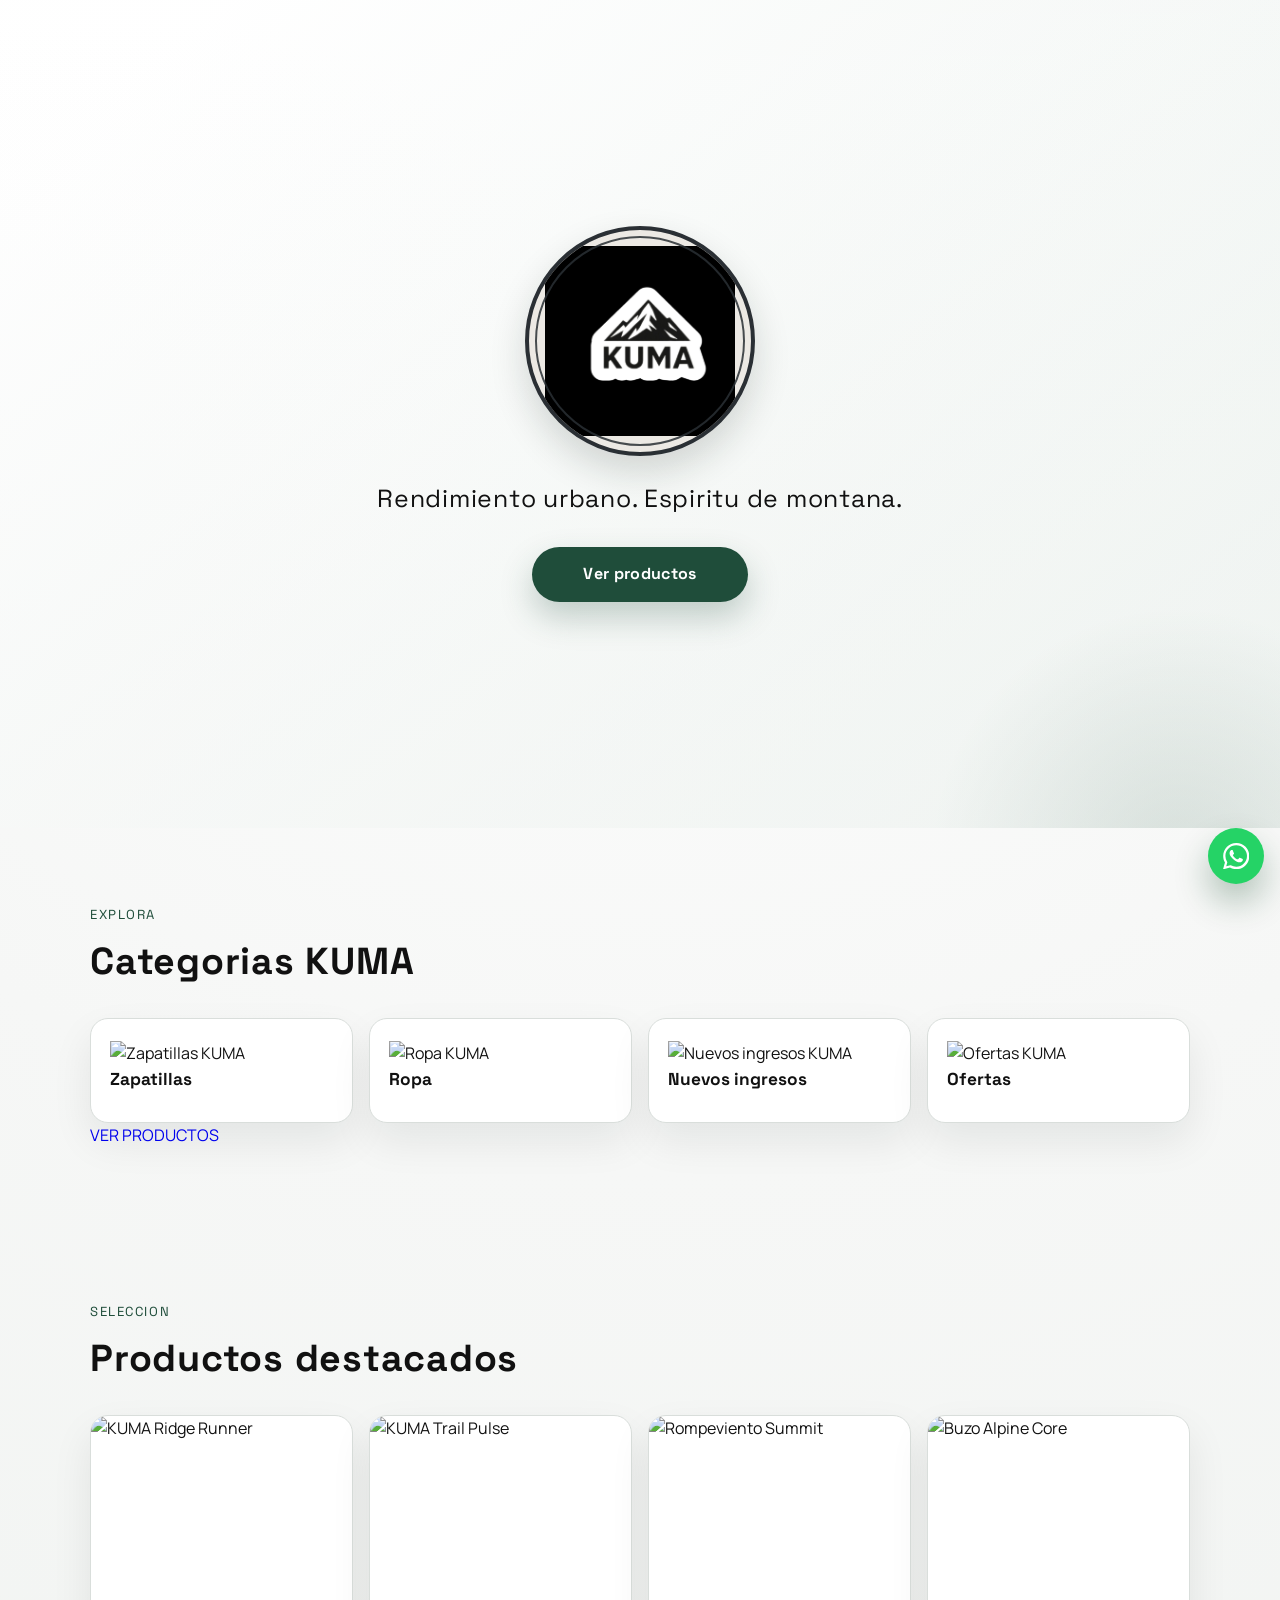
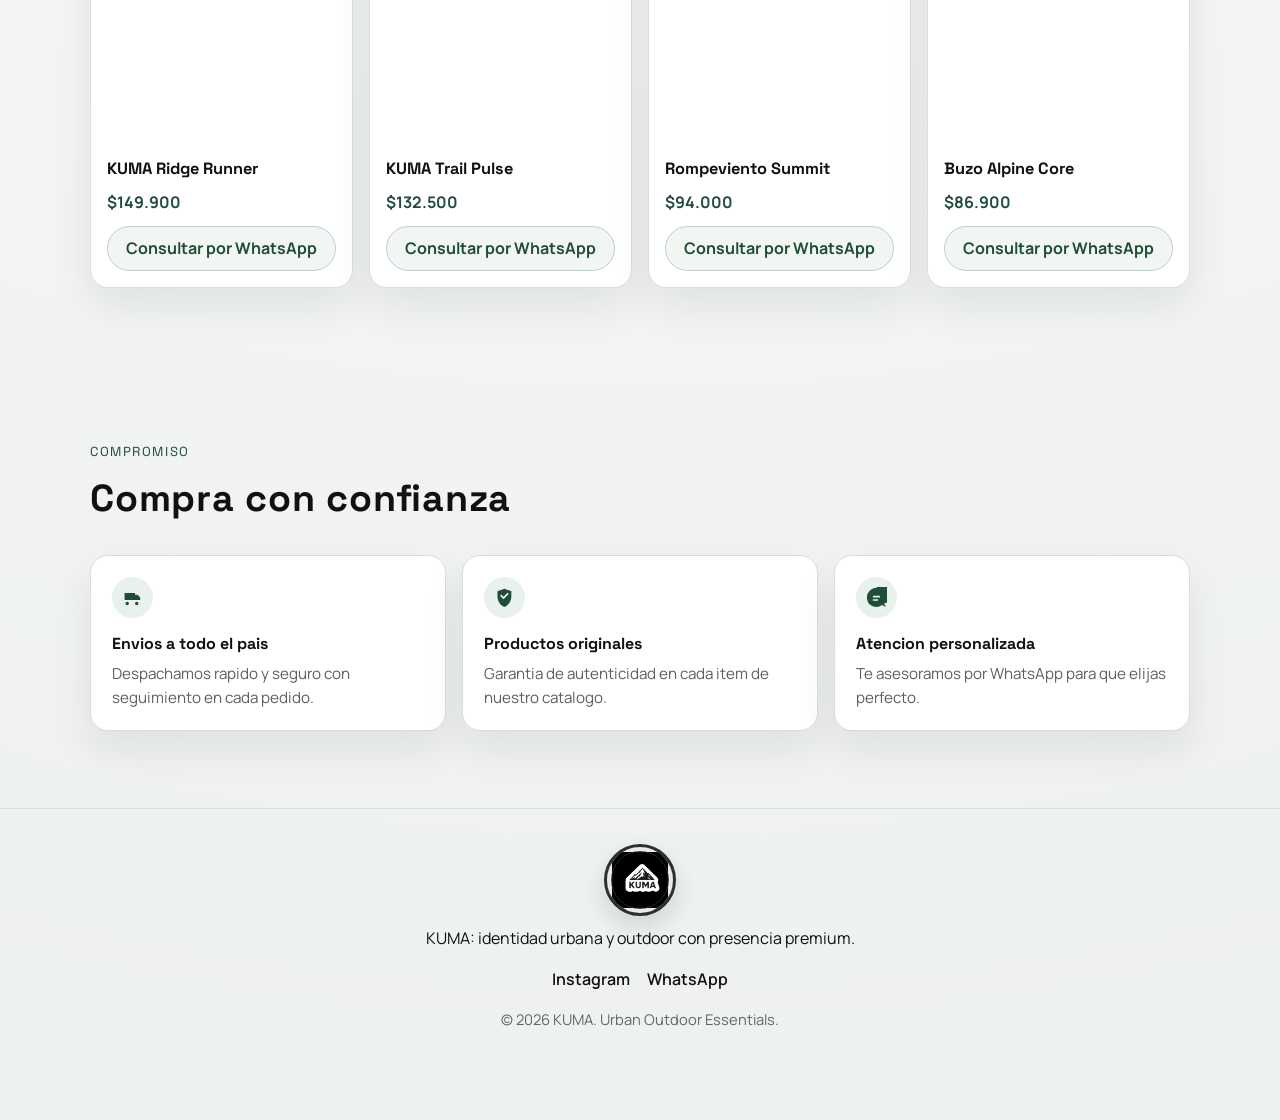
==== index.html @ c168fa03 "Update index.html" ====
﻿<!DOCTYPE html>
<html lang="es">
  <head>
    <meta charset="UTF-8" />
    <meta name="viewport" content="width=device-width, initial-scale=1.0" />
    <meta
      name="description"
      content="KUMA - Marca urbana y outdoor de ropa y zapatillas. Estilo premium, productos originales y atencion personalizada."
    />
    <title>KUMA | Urban Outdoor</title>
    <link rel="preconnect" href="https://fonts.googleapis.com" />
    <link rel="preconnect" href="https://fonts.gstatic.com" crossorigin />
    <link
      href="https://fonts.googleapis.com/css2?family=Space+Grotesk:wght@400;500;700&family=Manrope:wght@400;500;700&display=swap"
      rel="stylesheet"
    />
    <link rel="stylesheet" href="style.css" />
  </head>
  <body>
    <header class="hero section-reveal">
      <div class="hero-overlay"></div>
      <div class="hero-content">
        <div class="hero-logo-shell">
          <img src="KUMA LOGO PARA CIRCULO.jfif" alt="Logo de KUMA" class="hero-logo" />
        </div>
        <p class="hero-tagline">Rendimiento urbano. Espiritu de montana.</p>
        <a href="#productos" class="button button-primary">Ver productos</a>
      </div>
    </header>

    <main>
      <section class="section categories section-reveal" id="categorias">
        <div class="section-head">
          <p class="eyebrow">Explora</p>
          <h2>Categorias KUMA</h2>
        </div>
        <div class="category-grid">
          <article class="category-card section-reveal">
            <img
              src="https://images.unsplash.com/photo-1542291026-7eec264c27ff?auto=format&fit=crop&w=900&q=80"
              alt="Zapatillas KUMA"
              class="category-image"
              loading="lazy"
            />
            <div class="category-overlay"></div>
            <h3>Zapatillas</h3>
          </article>
          <article class="category-card section-reveal">
            <img
              src="https://images.unsplash.com/photo-1521572163474-6864f9cf17ab?auto=format&fit=crop&w=900&q=80"
              alt="Ropa KUMA"
              class="category-image"
              loading="lazy"
            />
            <div class="category-overlay"></div>
            <h3>Ropa</h3>
          </article>
          <article class="category-card section-reveal">
            <img
              src="https://images.unsplash.com/photo-1523398002811-999ca8dec234?auto=format&fit=crop&w=900&q=80"
              alt="Nuevos ingresos KUMA"
              class="category-image"
              loading="lazy"
            />
            <div class="category-overlay"></div>
            <h3>Nuevos ingresos</h3>
          </article>
          <article class="category-card section-reveal">
            <img
              src="https://images.unsplash.com/photo-1460353581641-37baddab0fa2?auto=format&fit=crop&w=900&q=80"
              alt="Ofertas KUMA"
              class="category-image"
              loading="lazy"
            />
            <div class="category-overlay"></div>
            <h3>Ofertas</h3>
          </article>
        </div>
        <div class="categories-cta-wrap section-reveal">
          <a href="#productos" class="button categories-cta">VER PRODUCTOS</a>
        </div>
      </section>

      <section class="section featured section-reveal" id="productos">
        <div class="section-head">
          <p class="eyebrow">Seleccion</p>
          <h2>Productos destacados</h2>
        </div>
        <div class="products-grid" id="products-grid" aria-live="polite"></div>
      </section>

      <section class="section trust section-reveal" id="confianza">
        <div class="section-head">
          <p class="eyebrow">Compromiso</p>
          <h2>Compra con confianza</h2>
        </div>
        <div class="trust-grid">
          <article class="trust-item">
            <div class="icon-wrap" aria-hidden="true">
              <svg viewBox="0 0 24 24" role="img">
                <path
                  d="M3 7h12v8H3V7zm12 2h3l3 3v3h-6V9zm-9 8a2 2 0 100 4 2 2 0 000-4zm11 0a2 2 0 100 4 2 2 0 000-4z"
                />
              </svg>
            </div>
            <h3>Envios a todo el pais</h3>
            <p>Despachamos rapido y seguro con seguimiento en cada pedido.</p>
          </article>
          <article class="trust-item">
            <div class="icon-wrap" aria-hidden="true">
              <svg viewBox="0 0 24 24" role="img">
                <path
                  d="M12 2l8 3v6c0 5.55-3.84 10.74-8 12-4.16-1.26-8-6.45-8-12V5l8-3zm-1 12l6-6-1.41-1.41L11 11.17 8.41 8.59 7 10l4 4z"
                />
              </svg>
            </div>
            <h3>Productos originales</h3>
            <p>Garantia de autenticidad en cada item de nuestro catalogo.</p>
          </article>
          <article class="trust-item">
            <div class="icon-wrap" aria-hidden="true">
              <svg viewBox="0 0 24 24" role="img">
                <path
                  d="M12 1a11 11 0 00-11 11 11 11 0 0017.64 8.84L23 23l-2.16-4.36A11 11 0 1012 1zm-4 9h8v2H8v-2zm0 4h6v2H8v-2z"
                />
              </svg>
            </div>
            <h3>Atencion personalizada</h3>
            <p>Te asesoramos por WhatsApp para que elijas perfecto.</p>
          </article>
        </div>
      </section>
    </main>

    <footer class="footer">
      <div class="footer-brand">
        <div class="footer-logo-shell">
          <img src="KUMA LOGO PARA CIRCULO.jfif" alt="KUMA" class="footer-logo" />
        </div>
        <p>KUMA: identidad urbana y outdoor con presencia premium.</p>
      </div>
      <nav class="footer-links" aria-label="Redes sociales">
        <a href="https://www.instagram.com" target="_blank" rel="noopener noreferrer">Instagram</a>
        <a
          href="https://wa.me/5491112345678?text=Hola%20KUMA%2C%20quiero%20mas%20informacion%20sobre%20sus%20productos."
          target="_blank"
          rel="noopener noreferrer"
          >WhatsApp</a
        >
      </nav>
      <p class="footer-copy">© 2026 KUMA. Urban Outdoor Essentials.</p>
    </footer>

    <a
      class="whatsapp-float"
      href="https://wa.me/5491112345678?text=Hola%20KUMA%2C%20quiero%20asesoramiento%20personalizado."
      target="_blank"
      rel="noopener noreferrer"
      aria-label="Contactar por WhatsApp"
    >
      <svg viewBox="0 0 24 24" role="img" aria-hidden="true">
        <path
          d="M20.52 3.48A11.76 11.76 0 0012.04 0C5.5 0 .17 5.33.17 11.88c0 2.1.55 4.14 1.6 5.94L0 24l6.34-1.66a11.86 11.86 0 005.7 1.45h.01c6.54 0 11.87-5.33 11.87-11.88 0-3.17-1.23-6.15-3.4-8.43zM12.05 21.7h-.01a9.78 9.78 0 01-4.98-1.36l-.36-.21-3.76.99 1-3.66-.23-.38a9.77 9.77 0 01-1.5-5.2c0-5.4 4.39-9.8 9.8-9.8a9.7 9.7 0 016.93 2.88 9.72 9.72 0 012.87 6.93c0 5.4-4.4 9.8-9.8 9.8zm5.37-7.34c-.3-.15-1.78-.88-2.06-.97-.27-.1-.47-.15-.66.15-.2.3-.76.97-.94 1.17-.17.2-.35.23-.65.08-.3-.15-1.25-.46-2.38-1.46-.88-.78-1.47-1.73-1.65-2.03-.17-.3-.02-.46.13-.6.14-.14.3-.35.45-.52.15-.18.2-.3.3-.5.1-.2.05-.38-.02-.52-.08-.15-.66-1.6-.9-2.2-.24-.58-.49-.5-.66-.5h-.56c-.2 0-.52.08-.8.38-.27.3-1.03 1-1.03 2.43 0 1.43 1.06 2.82 1.2 3.02.16.2 2.1 3.2 5.08 4.5.7.3 1.25.49 1.68.63.7.22 1.34.19 1.85.12.56-.08 1.78-.72 2.03-1.42.25-.7.25-1.3.17-1.42-.07-.12-.27-.2-.57-.35z"
        />
      </svg>
    </a>

    <script src="app.js"></script>
  </body>
</html>
---- style.css ----
﻿:root {
  --bg: #f6f7f6;
  --surface: #ffffff;
  --text: #111111;
  --muted: #5b605d;
  --line: #d9dedb;
  --accent: #1f4d3a;
  --accent-soft: #2f7057;
  --shadow-soft: 0 18px 40px rgba(18, 26, 22, 0.08);
  --shadow-hover: 0 22px 48px rgba(19, 42, 33, 0.16);
}

* {
  box-sizing: border-box;
  margin: 0;
  padding: 0;
}

html {
  scroll-behavior: smooth;
}

body {
  background: radial-gradient(circle at top, #ffffff 0%, var(--bg) 42%, #edf1ee 100%);
  color: var(--text);
  font-family: "Manrope", sans-serif;
  line-height: 1.55;
}

img {
  max-width: 100%;
  display: block;
}

.hero {
  min-height: 92vh;
  display: grid;
  place-items: center;
  padding: 2rem 1.25rem;
  position: relative;
  overflow: hidden;
  background: linear-gradient(140deg, rgba(255, 255, 255, 0.92) 10%, rgba(233, 240, 236, 0.86) 100%),
    url("https://images.unsplash.com/photo-1542291026-7eec264c27ff?auto=format&fit=crop&w=1600&q=80") center / cover;
}

.hero::before {
  content: "";
  position: absolute;
  inset: auto -12% -34% auto;
  width: 32rem;
  height: 32rem;
  border-radius: 50%;
  background: radial-gradient(circle, rgba(31, 77, 58, 0.2), transparent 68%);
}

.hero-overlay {
  position: absolute;
  inset: 0;
  background: linear-gradient(180deg, rgba(255, 255, 255, 0.08) 0%, rgba(246, 247, 246, 0.4) 100%);
}

.hero-content {
  position: relative;
  z-index: 2;
  width: min(90vw, 740px);
  text-align: center;
  animation: heroReveal 0.9s cubic-bezier(0.2, 0.7, 0.2, 1) both;
}

.hero-logo-shell {
  width: clamp(170px, 24vw, 230px);
  height: clamp(170px, 24vw, 230px);
  margin: 0 auto 1.5rem;
  position: relative;
  border-radius: 50%;
  background: #ece9e4;
  border: 4px solid #2a2f34;
  box-shadow: 0 16px 36px rgba(16, 28, 23, 0.16);
  display: flex;
  align-items: center;
  justify-content: center;
  overflow: hidden;
  animation: logoFloatIn 900ms cubic-bezier(0.2, 0.7, 0.2, 1) 120ms both;
  transition: transform 240ms ease, box-shadow 240ms ease;
}

.hero-logo-shell::after {
  content: "";
  position: absolute;
  inset: 6px;
  border-radius: 50%;
  border: 2px solid rgba(42, 47, 52, 0.85);
  pointer-events: none;
}

.hero-logo-shell:hover,
.hero-logo-shell:focus-within {
  transform: scale(1.03);
  box-shadow: 0 22px 42px rgba(20, 36, 29, 0.2);
}

.hero-logo {
  width: 86%;
  height: 86%;
  object-fit: contain;
  object-position: center;
  translate: 0 0;
  mix-blend-mode: normal;
}

.hero-tagline {
  font-family: "Space Grotesk", sans-serif;
  font-size: clamp(1.05rem, 2.2vw, 1.55rem);
  letter-spacing: 0.03em;
  margin-bottom: 1.8rem;
}

.button {
  display: inline-flex;
  align-items: center;
  justify-content: center;
  text-decoration: none;
  border-radius: 999px;
  transition: transform 220ms ease, box-shadow 220ms ease, background-color 220ms ease;
}

.button-primary {
  font-family: "Space Grotesk", sans-serif;
  font-size: 1rem;
  font-weight: 700;
  letter-spacing: 0.02em;
  background: var(--accent);
  color: #ffffff;
  min-height: 3.4rem;
  min-width: 13.5rem;
  padding: 0 1.7rem;
  box-shadow: 0 15px 32px rgba(31, 77, 58, 0.25);
}

.button-primary:hover,
.button-primary:focus-visible {
  transform: translateY(-2px);
  background: var(--accent-soft);
}

.section {
  width: min(1100px, 92vw);
  margin: 0 auto;
  padding: 4.8rem 0;
}

.section-head {
  margin-bottom: 1.7rem;
}

.eyebrow {
  font-family: "Space Grotesk", sans-serif;
  font-size: 0.82rem;
  letter-spacing: 0.12em;
  text-transform: uppercase;
  color: var(--accent);
  margin-bottom: 0.45rem;
}

.section h2 {
  font-family: "Space Grotesk", sans-serif;
  font-size: clamp(1.6rem, 4vw, 2.35rem);
  font-weight: 700;
  letter-spacing: 0.02em;
}

.category-grid,
.products-grid,
.trust-grid {
  display: grid;
  gap: 1rem;
}

.category-grid {
  grid-template-columns: repeat(4, minmax(0, 1fr));
}

.category-card {
  background: var(--surface);
  border: 1px solid var(--line);
  border-radius: 18px;
  padding: 1.4rem 1.2rem;
  transition: transform 280ms ease, box-shadow 280ms ease, border-color 280ms ease;
  box-shadow: var(--shadow-soft);
}

.category-card h3 {
  font-family: "Space Grotesk", sans-serif;
  font-size: 1.08rem;
  margin-bottom: 0.45rem;
}

.category-card p {
  color: var(--muted);
  font-size: 0.95rem;
}

.category-card:hover {
  transform: translateY(-6px) scale(1.012);
  box-shadow: var(--shadow-hover);
  border-color: rgba(31, 77, 58, 0.46);
}

.products-grid {
  grid-template-columns: repeat(4, minmax(0, 1fr));
}

.product-card {
  background: var(--surface);
  border-radius: 18px;
  border: 1px solid var(--line);
  overflow: hidden;
  box-shadow: var(--shadow-soft);
  transition: transform 280ms ease, box-shadow 280ms ease;
}

.product-card:hover {
  transform: translateY(-6px);
  box-shadow: var(--shadow-hover);
}

.product-image {
  aspect-ratio: 4 / 5;
  width: 100%;
  object-fit: cover;
}

.product-body {
  padding: 1rem;
  display: grid;
  gap: 0.65rem;
}

.product-name {
  font-family: "Space Grotesk", sans-serif;
  font-size: 1.02rem;
  line-height: 1.35;
}

.product-price {
  color: var(--accent);
  font-weight: 700;
}

.whatsapp-btn {
  min-height: 2.85rem;
  border-radius: 999px;
  background: #f2f6f3;
  color: var(--accent);
  border: 1px solid #bed0c7;
  font-weight: 700;
}

.whatsapp-btn:hover,
.whatsapp-btn:focus-visible {
  transform: translateY(-2px);
  border-color: var(--accent);
  box-shadow: 0 12px 24px rgba(31, 77, 58, 0.14);
}

.trust-grid {
  grid-template-columns: repeat(3, minmax(0, 1fr));
}

.trust-item {
  background: var(--surface);
  border: 1px solid var(--line);
  border-radius: 18px;
  padding: 1.3rem;
  box-shadow: var(--shadow-soft);
}

.icon-wrap {
  width: 2.6rem;
  height: 2.6rem;
  display: grid;
  place-items: center;
  border-radius: 50%;
  background: #e9f1ec;
  margin-bottom: 0.85rem;
}

.icon-wrap svg {
  width: 1.3rem;
  height: 1.3rem;
  fill: var(--accent);
}

.trust-item h3 {
  font-family: "Space Grotesk", sans-serif;
  font-size: 1rem;
  margin-bottom: 0.35rem;
}

.trust-item p {
  color: var(--muted);
  font-size: 0.95rem;
}

.footer {
  border-top: 1px solid var(--line);
  padding: 2.2rem 1.25rem 5.6rem;
  display: grid;
  gap: 1rem;
  justify-items: center;
  text-align: center;
}

.footer-brand {
  display: grid;
  gap: 0.65rem;
  justify-items: center;
  max-width: 600px;
}

.footer-logo-shell {
  width: 72px;
  height: 72px;
  position: relative;
  border-radius: 50%;
  background: #ece9e4;
  border: 3px solid #2a2f34;
  box-shadow: 0 10px 24px rgba(17, 30, 24, 0.14);
  overflow: hidden;
  display: flex;
  align-items: center;
  justify-content: center;
}

.footer-logo-shell::after {
  content: "";
  position: absolute;
  inset: 4px;
  border-radius: 50%;
  border: 1.5px solid rgba(42, 47, 52, 0.85);
  pointer-events: none;
}

.footer-logo {
  width: 86%;
  height: 86%;
  object-fit: contain;
  object-position: center;
  translate: 0 0;
  mix-blend-mode: normal;
}

.footer-links {
  display: flex;
  gap: 1.1rem;
}

.footer-links a {
  color: var(--text);
  text-decoration: none;
  font-weight: 600;
}

.footer-links a:hover,
.footer-links a:focus-visible {
  color: var(--accent);
}

.footer-copy {
  color: #616864;
  font-size: 0.92rem;
}

.whatsapp-float {
  position: fixed;
  right: 1rem;
  bottom: 1rem;
  width: 3.5rem;
  height: 3.5rem;
  border-radius: 50%;
  display: grid;
  place-items: center;
  background: #25d366;
  box-shadow: 0 18px 34px rgba(13, 68, 35, 0.3);
  z-index: 20;
  transition: transform 220ms ease;
}

.whatsapp-float:hover,
.whatsapp-float:focus-visible {
  transform: translateY(-3px);
}

.whatsapp-float svg {
  width: 1.65rem;
  height: 1.65rem;
  fill: #ffffff;
}

.section-reveal {
  opacity: 0;
  transform: translateY(28px);
  transition: opacity 700ms cubic-bezier(0.2, 0.8, 0.2, 1), transform 700ms cubic-bezier(0.2, 0.8, 0.2, 1);
}

.section-reveal.is-visible {
  opacity: 1;
  transform: translateY(0);
}

@keyframes heroReveal {
  from {
    opacity: 0;
    transform: translateY(16px);
  }
  to {
    opacity: 1;
    transform: translateY(0);
  }
}

@keyframes logoFloatIn {
  from {
    opacity: 0;
    transform: scale(0.94);
  }
  to {
    opacity: 1;
    transform: scale(1);
  }
}

@media (max-width: 1024px) {
  .category-grid,
  .products-grid {
    grid-template-columns: repeat(2, minmax(0, 1fr));
  }

  .trust-grid {
    grid-template-columns: 1fr;
  }
}

@media (max-width: 640px) {
  .hero {
    min-height: 80vh;
  }

  .hero-logo-shell {
    width: clamp(150px, 58vw, 200px);
    height: clamp(150px, 58vw, 200px);
  }

  .hero-logo {
    width: 86%;
    height: 86%;
  }

  .category-grid,
  .products-grid {
    grid-template-columns: 1fr;
  }

  .section {
    padding: 3.8rem 0;
  }

  .footer {
    padding-bottom: 5rem;
  }
}
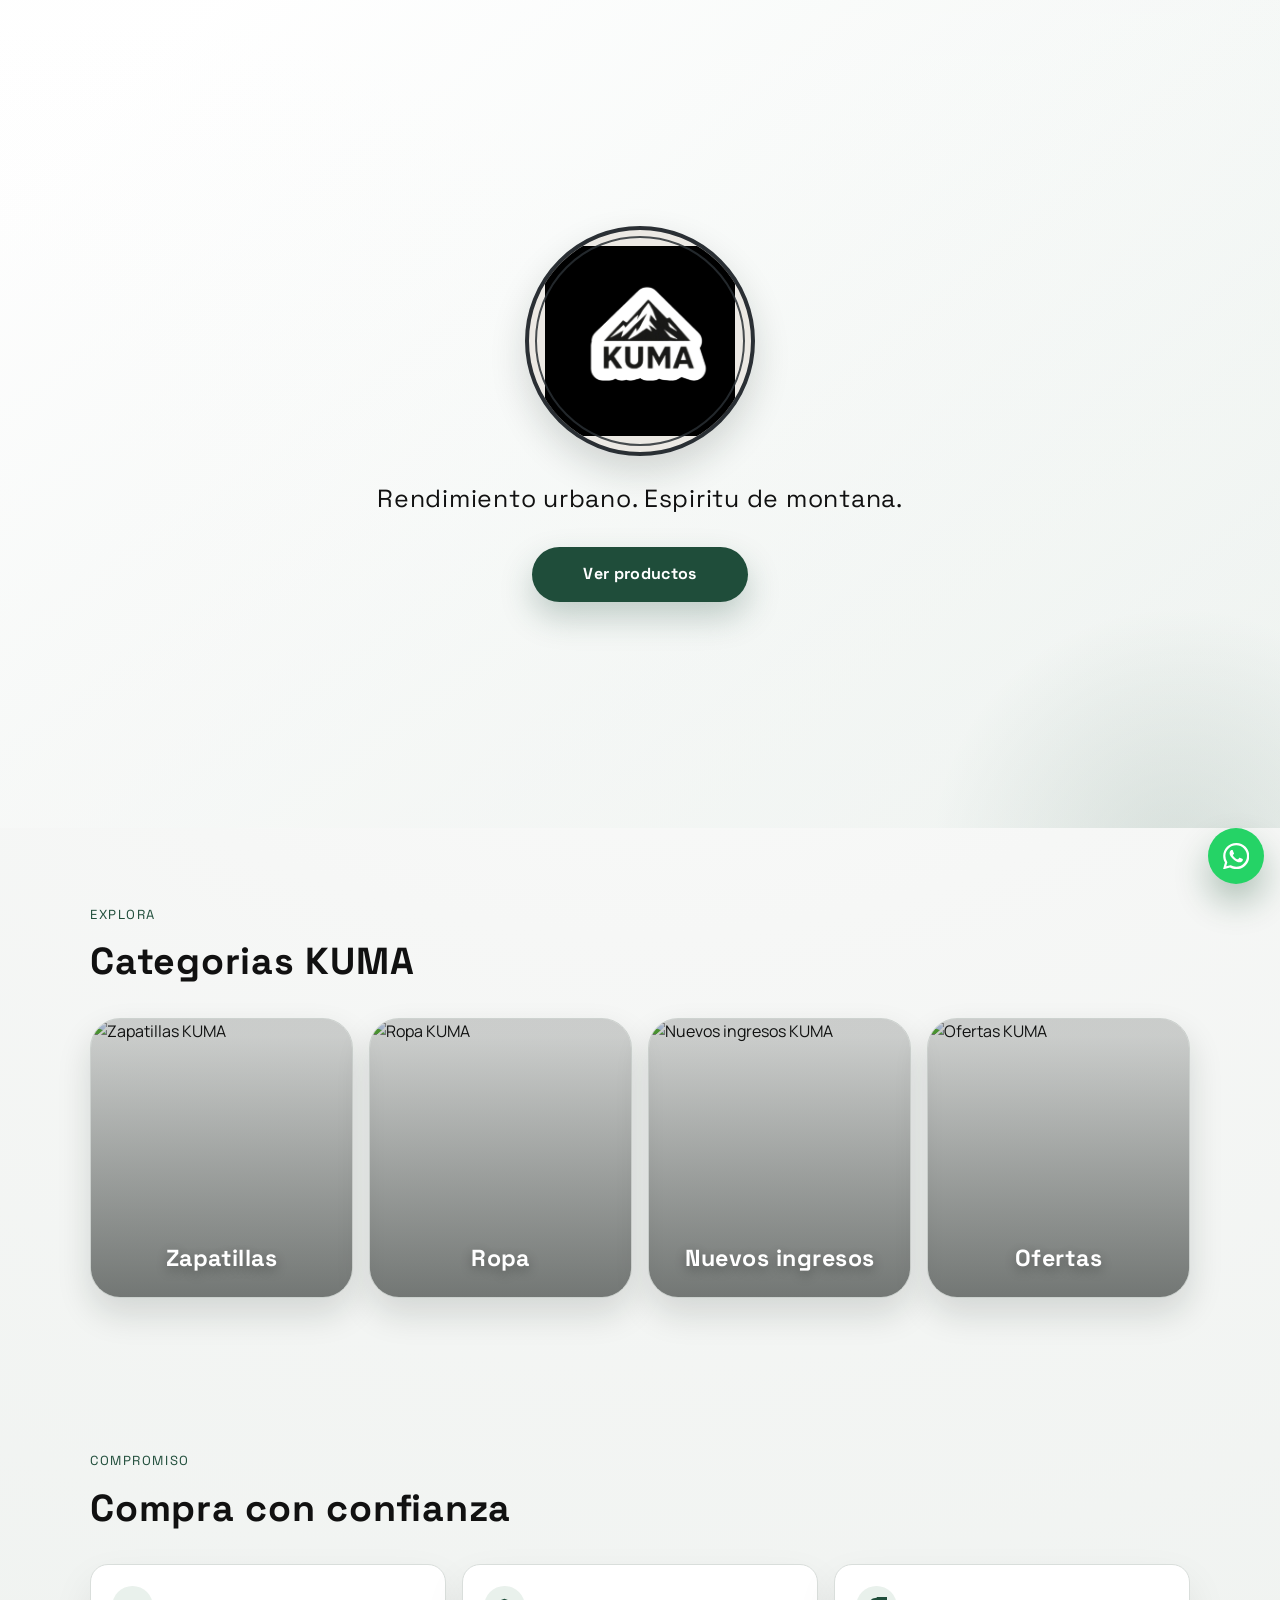
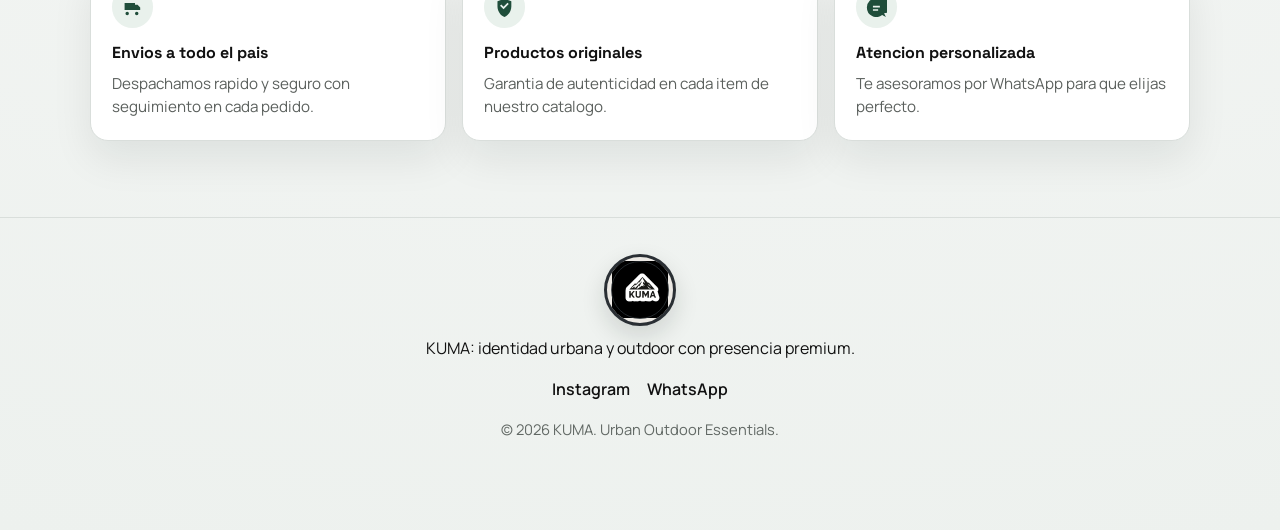
==== commit a3fbeacb: "Update index.html" ====
--- a/index.html
+++ b/index.html
@@ -76,17 +76,6 @@
             <h3>Ofertas</h3>
           </article>
         </div>
-        <div class="categories-cta-wrap section-reveal">
-          <a href="#productos" class="button categories-cta">VER PRODUCTOS</a>
-        </div>
-      </section>
-
-      <section class="section featured section-reveal" id="productos">
-        <div class="section-head">
-          <p class="eyebrow">Seleccion</p>
-          <h2>Productos destacados</h2>
-        </div>
-        <div class="products-grid" id="products-grid" aria-live="polite"></div>
       </section>
 
       <section class="section trust section-reveal" id="confianza">
--- a/style.css
+++ b/style.css
@@ -181,29 +181,89 @@
 }
 
 .category-card {
-  background: var(--surface);
-  border: 1px solid var(--line);
-  border-radius: 18px;
-  padding: 1.4rem 1.2rem;
-  transition: transform 280ms ease, box-shadow 280ms ease, border-color 280ms ease;
-  box-shadow: var(--shadow-soft);
+  position: relative;
+  height: 280px;
+  border-radius: 30px;
+  overflow: hidden;
+  border: 1px solid rgba(26, 47, 38, 0.18);
+  box-shadow: 0 16px 34px rgba(17, 28, 23, 0.14);
+  isolation: isolate;
+  transform: translateY(0);
+  transition: transform 320ms ease, box-shadow 320ms ease, border-color 320ms ease;
+}
+
+.category-image {
+  position: absolute;
+  inset: 0;
+  width: 100%;
+  height: 100%;
+  object-fit: cover;
+  transform: scale(1);
+  transition: transform 380ms ease;
+}
+
+.category-overlay {
+  position: absolute;
+  inset: 0;
+  background: linear-gradient(180deg, rgba(9, 15, 12, 0.18) 6%, rgba(9, 15, 12, 0.55) 100%);
+  transition: background 320ms ease;
 }
 
 .category-card h3 {
-  font-family: "Space Grotesk", sans-serif;
-  font-size: 1.08rem;
-  margin-bottom: 0.45rem;
-}
-
-.category-card p {
-  color: var(--muted);
-  font-size: 0.95rem;
+  position: absolute;
+  inset: auto 1rem 1.25rem 1rem;
+  z-index: 2;
+  text-align: center;
+  font-family: "Space Grotesk", sans-serif;
+  color: #ffffff;
+  font-size: clamp(1.2rem, 2.1vw, 1.45rem);
+  font-weight: 700;
+  letter-spacing: 0.02em;
+  text-shadow: 0 4px 12px rgba(0, 0, 0, 0.33);
 }
 
 .category-card:hover {
-  transform: translateY(-6px) scale(1.012);
-  box-shadow: var(--shadow-hover);
-  border-color: rgba(31, 77, 58, 0.46);
+  transform: translateY(-7px);
+  box-shadow: 0 24px 46px rgba(11, 22, 17, 0.22);
+  border-color: rgba(31, 77, 58, 0.5);
+}
+
+.category-card:hover .category-image {
+  transform: scale(1.05);
+}
+
+.category-card:hover .category-overlay {
+  background: linear-gradient(180deg, rgba(9, 15, 12, 0.34) 10%, rgba(9, 15, 12, 0.68) 100%);
+}
+
+.categories-cta-wrap {
+  display: grid;
+  place-items: center;
+  margin-top: 2rem;
+}
+
+.categories-cta {
+  min-height: 3.65rem;
+  min-width: min(88vw, 330px);
+  border-radius: 999px;
+  padding: 0 2rem;
+  font-family: "Space Grotesk", sans-serif;
+  font-size: 1rem;
+  font-weight: 700;
+  letter-spacing: 0.08em;
+  text-decoration: none;
+  color: #ffffff;
+  background: var(--accent);
+  box-shadow: 0 16px 34px rgba(31, 77, 58, 0.28);
+  transform: translateY(0);
+  transition: transform 260ms ease, box-shadow 260ms ease, background-color 260ms ease;
+}
+
+.categories-cta:hover,
+.categories-cta:focus-visible {
+  transform: scale(1.05);
+  background: var(--accent-soft);
+  box-shadow: 0 22px 42px rgba(31, 77, 58, 0.4);
 }
 
 .products-grid {
@@ -408,6 +468,26 @@
   transform: translateY(0);
 }
 
+.categories .category-card:nth-child(1) {
+  transition-delay: 50ms;
+}
+
+.categories .category-card:nth-child(2) {
+  transition-delay: 120ms;
+}
+
+.categories .category-card:nth-child(3) {
+  transition-delay: 190ms;
+}
+
+.categories .category-card:nth-child(4) {
+  transition-delay: 260ms;
+}
+
+.categories-cta-wrap {
+  transition-delay: 320ms;
+}
+
 @keyframes heroReveal {
   from {
     opacity: 0;
@@ -461,6 +541,15 @@
     grid-template-columns: 1fr;
   }
 
+  .category-card {
+    height: 230px;
+    border-radius: 24px;
+  }
+
+  .categories-cta {
+    min-width: 92vw;
+  }
+
   .section {
     padding: 3.8rem 0;
   }
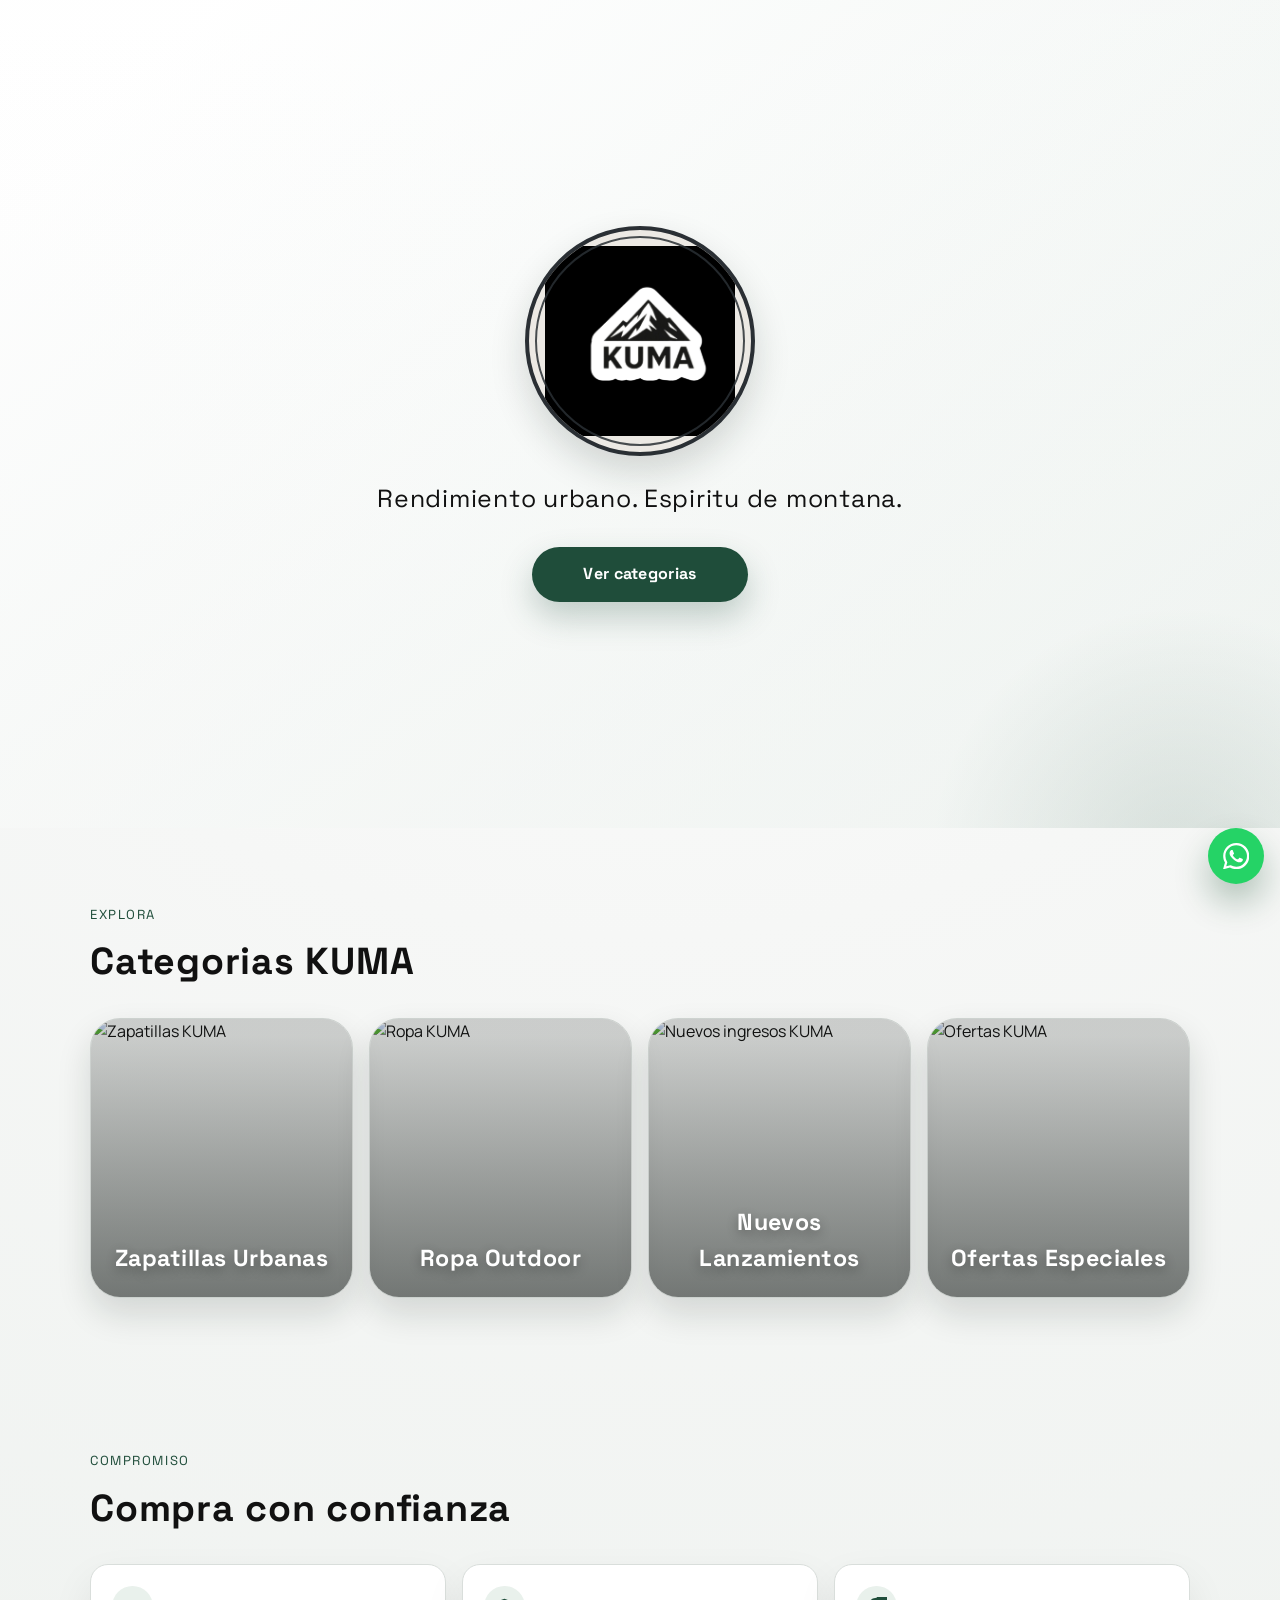
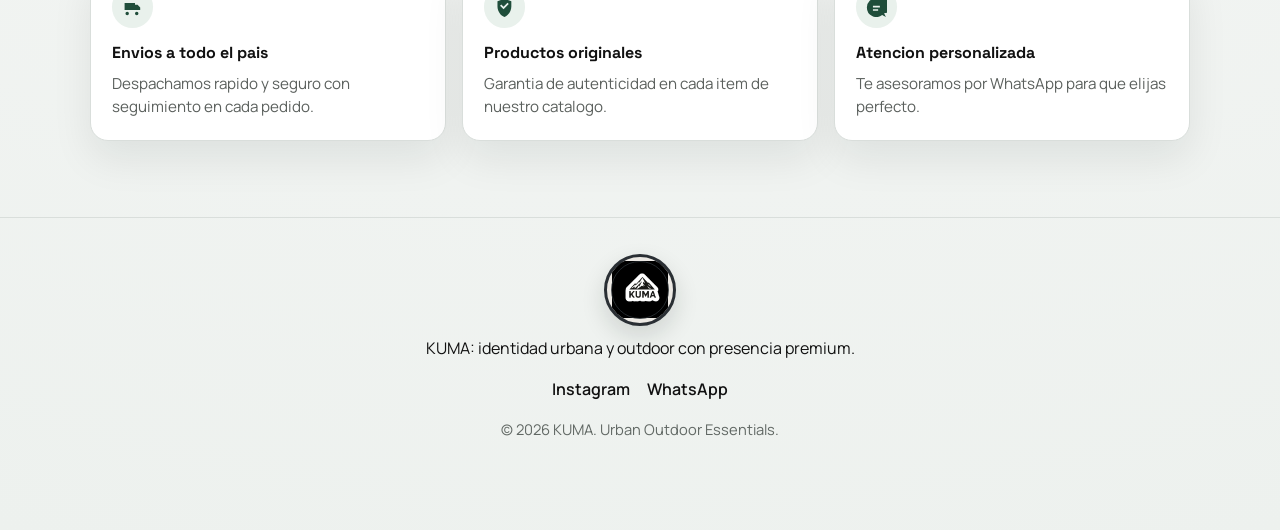
==== commit 4d9de4d5: "Update index.html" ====
--- a/index.html
+++ b/index.html
@@ -24,7 +24,7 @@
           <img src="KUMA LOGO PARA CIRCULO.jfif" alt="Logo de KUMA" class="hero-logo" />
         </div>
         <p class="hero-tagline">Rendimiento urbano. Espiritu de montana.</p>
-        <a href="#productos" class="button button-primary">Ver productos</a>
+        <a href="#categorias" class="button button-primary">Ver categorias</a>
       </div>
     </header>
 
@@ -35,7 +35,7 @@
           <h2>Categorias KUMA</h2>
         </div>
         <div class="category-grid">
-          <article class="category-card section-reveal">
+          <a class="category-card section-reveal" href="/categoria/zapatillas/" aria-label="Ver Zapatillas Urbanas">
             <img
               src="https://images.unsplash.com/photo-1542291026-7eec264c27ff?auto=format&fit=crop&w=900&q=80"
               alt="Zapatillas KUMA"
@@ -43,9 +43,9 @@
               loading="lazy"
             />
             <div class="category-overlay"></div>
-            <h3>Zapatillas</h3>
-          </article>
-          <article class="category-card section-reveal">
+            <h3>Zapatillas Urbanas</h3>
+          </a>
+          <a class="category-card section-reveal" href="/categoria/ropa/" aria-label="Ver Ropa Outdoor">
             <img
               src="https://images.unsplash.com/photo-1521572163474-6864f9cf17ab?auto=format&fit=crop&w=900&q=80"
               alt="Ropa KUMA"
@@ -53,9 +53,9 @@
               loading="lazy"
             />
             <div class="category-overlay"></div>
-            <h3>Ropa</h3>
-          </article>
-          <article class="category-card section-reveal">
+            <h3>Ropa Outdoor</h3>
+          </a>
+          <a class="category-card section-reveal" href="/categoria/nuevos/" aria-label="Ver Nuevos Lanzamientos">
             <img
               src="https://images.unsplash.com/photo-1523398002811-999ca8dec234?auto=format&fit=crop&w=900&q=80"
               alt="Nuevos ingresos KUMA"
@@ -63,9 +63,9 @@
               loading="lazy"
             />
             <div class="category-overlay"></div>
-            <h3>Nuevos ingresos</h3>
-          </article>
-          <article class="category-card section-reveal">
+            <h3>Nuevos Lanzamientos</h3>
+          </a>
+          <a class="category-card section-reveal" href="/categoria/ofertas/" aria-label="Ver Ofertas Especiales">
             <img
               src="https://images.unsplash.com/photo-1460353581641-37baddab0fa2?auto=format&fit=crop&w=900&q=80"
               alt="Ofertas KUMA"
@@ -73,8 +73,8 @@
               loading="lazy"
             />
             <div class="category-overlay"></div>
-            <h3>Ofertas</h3>
-          </article>
+            <h3>Ofertas Especiales</h3>
+          </a>
         </div>
       </section>
 
--- a/style.css
+++ b/style.css
@@ -143,6 +143,318 @@
   background: var(--accent-soft);
 }
 
+.site-topbar {
+  position: sticky;
+  top: 0;
+  z-index: 40;
+  backdrop-filter: blur(10px);
+  background: rgba(246, 247, 246, 0.92);
+  border-bottom: 1px solid var(--line);
+}
+
+.topbar-inner {
+  width: min(1100px, 92vw);
+  margin: 0 auto;
+  min-height: 72px;
+  display: flex;
+  align-items: center;
+  justify-content: space-between;
+  gap: 1rem;
+}
+
+.topbar-brand {
+  display: flex;
+  align-items: center;
+  gap: 0.8rem;
+  text-decoration: none;
+  color: var(--text);
+}
+
+.topbar-logo {
+  width: 42px;
+  height: 42px;
+  border-radius: 50%;
+  border: 2px solid #2a2f34;
+  background: #ece9e4;
+  object-fit: contain;
+  padding: 0.2rem;
+}
+
+.topbar-title {
+  font-family: "Space Grotesk", sans-serif;
+  font-weight: 700;
+  letter-spacing: 0.04em;
+}
+
+.cart-toggle {
+  min-height: 2.7rem;
+  min-width: 2.9rem;
+  border-radius: 999px;
+  border: 1px solid #bdd0c6;
+  background: #f1f6f3;
+  color: var(--accent);
+  display: inline-flex;
+  align-items: center;
+  justify-content: center;
+  gap: 0.45rem;
+  padding: 0 1rem;
+  font-weight: 700;
+  cursor: pointer;
+  transition: transform 220ms ease, box-shadow 220ms ease, border-color 220ms ease;
+}
+
+.cart-toggle:hover,
+.cart-toggle:focus-visible {
+  transform: translateY(-2px);
+  border-color: var(--accent);
+  box-shadow: 0 10px 22px rgba(31, 77, 58, 0.18);
+}
+
+.cart-icon {
+  width: 1.1rem;
+  height: 1.1rem;
+  fill: currentColor;
+}
+
+.cart-count {
+  min-width: 1.4rem;
+  height: 1.4rem;
+  border-radius: 999px;
+  display: grid;
+  place-items: center;
+  font-size: 0.78rem;
+  background: var(--accent);
+  color: #ffffff;
+  padding: 0 0.35rem;
+}
+
+.category-intro {
+  width: min(1100px, 92vw);
+  margin: 2.4rem auto 0;
+}
+
+.breadcrumb {
+  color: #5a615d;
+  font-size: 0.9rem;
+  margin-bottom: 0.6rem;
+}
+
+.category-intro h1 {
+  font-family: "Space Grotesk", sans-serif;
+  font-size: clamp(1.8rem, 4vw, 2.6rem);
+  letter-spacing: 0.02em;
+}
+
+.category-intro p {
+  margin-top: 0.65rem;
+  color: #48514d;
+}
+
+.catalog-grid {
+  width: min(1100px, 92vw);
+  margin: 1.8rem auto 4.8rem;
+  display: grid;
+  grid-template-columns: repeat(4, minmax(0, 1fr));
+  gap: 1rem;
+}
+
+.product-meta {
+  display: flex;
+  align-items: center;
+  justify-content: space-between;
+  gap: 0.7rem;
+}
+
+.add-cart-btn {
+  min-height: 2.5rem;
+  border-radius: 999px;
+  border: 1px solid #bed0c7;
+  background: #f7faf8;
+  color: var(--accent);
+  font-weight: 700;
+  cursor: pointer;
+  transition: transform 220ms ease, box-shadow 220ms ease, border-color 220ms ease;
+}
+
+.add-cart-btn:hover,
+.add-cart-btn:focus-visible {
+  transform: translateY(-2px);
+  border-color: var(--accent);
+  box-shadow: 0 10px 20px rgba(31, 77, 58, 0.16);
+}
+
+.cart-overlay {
+  position: fixed;
+  inset: 0;
+  background: rgba(7, 13, 10, 0.42);
+  opacity: 0;
+  pointer-events: none;
+  transition: opacity 250ms ease;
+  z-index: 49;
+}
+
+.cart-overlay.is-open {
+  opacity: 1;
+  pointer-events: auto;
+}
+
+.cart-drawer {
+  position: fixed;
+  right: 0;
+  top: 0;
+  height: 100vh;
+  width: min(420px, 100vw);
+  background: #f9fbfa;
+  border-left: 1px solid var(--line);
+  box-shadow: -18px 0 34px rgba(10, 16, 13, 0.16);
+  display: grid;
+  grid-template-rows: auto 1fr auto;
+  transform: translateX(102%);
+  transition: transform 300ms cubic-bezier(0.2, 0.8, 0.2, 1);
+  z-index: 50;
+}
+
+.cart-drawer.is-open {
+  transform: translateX(0);
+}
+
+.cart-head {
+  padding: 1rem 1rem 0.9rem;
+  border-bottom: 1px solid var(--line);
+  display: flex;
+  justify-content: space-between;
+  align-items: center;
+}
+
+.cart-head h2 {
+  font-family: "Space Grotesk", sans-serif;
+  font-size: 1.2rem;
+}
+
+.cart-close {
+  width: 2.2rem;
+  height: 2.2rem;
+  border: 0;
+  border-radius: 999px;
+  background: #e7ece9;
+  color: #2b3330;
+  cursor: pointer;
+}
+
+.cart-items {
+  overflow: auto;
+  padding: 0.9rem 1rem;
+  display: grid;
+  align-content: start;
+  gap: 0.75rem;
+}
+
+.cart-item {
+  background: #ffffff;
+  border: 1px solid var(--line);
+  border-radius: 14px;
+  padding: 0.75rem;
+  display: grid;
+  gap: 0.45rem;
+}
+
+.cart-item h3 {
+  font-size: 0.98rem;
+  font-family: "Space Grotesk", sans-serif;
+}
+
+.cart-item-top {
+  display: flex;
+  justify-content: space-between;
+  gap: 0.65rem;
+  align-items: center;
+}
+
+.cart-price {
+  color: var(--accent);
+  font-weight: 700;
+  font-size: 0.95rem;
+}
+
+.cart-controls {
+  display: flex;
+  align-items: center;
+  justify-content: space-between;
+  gap: 0.5rem;
+}
+
+.qty-controls {
+  display: inline-flex;
+  align-items: center;
+  gap: 0.35rem;
+}
+
+.qty-btn {
+  width: 1.8rem;
+  height: 1.8rem;
+  border-radius: 999px;
+  border: 1px solid #c4d3cb;
+  background: #f4f8f6;
+  color: #2d3833;
+  cursor: pointer;
+}
+
+.qty-value {
+  min-width: 1.2rem;
+  text-align: center;
+  font-weight: 700;
+}
+
+.remove-btn {
+  border: 0;
+  background: transparent;
+  color: #7a2a2a;
+  font-size: 0.82rem;
+  cursor: pointer;
+}
+
+.cart-foot {
+  padding: 1rem;
+  border-top: 1px solid var(--line);
+  display: grid;
+  gap: 0.75rem;
+}
+
+.cart-total {
+  display: flex;
+  justify-content: space-between;
+  align-items: center;
+  font-weight: 700;
+}
+
+.cart-total strong {
+  color: var(--accent);
+}
+
+.cart-whatsapp {
+  min-height: 2.85rem;
+  border-radius: 999px;
+  border: 0;
+  background: #25d366;
+  color: #ffffff;
+  font-weight: 700;
+  text-decoration: none;
+  display: inline-flex;
+  align-items: center;
+  justify-content: center;
+}
+
+.cart-whatsapp.is-disabled {
+  opacity: 0.55;
+  pointer-events: none;
+}
+
+.empty-cart {
+  color: #5c6561;
+  text-align: center;
+  padding: 2rem 0.6rem;
+}
+
 .section {
   width: min(1100px, 92vw);
   margin: 0 auto;
@@ -181,6 +493,9 @@
 }
 
 .category-card {
+  display: block;
+  text-decoration: none;
+  color: inherit;
   position: relative;
   height: 280px;
   border-radius: 30px;
@@ -512,7 +827,8 @@
 
 @media (max-width: 1024px) {
   .category-grid,
-  .products-grid {
+  .products-grid,
+  .catalog-grid {
     grid-template-columns: repeat(2, minmax(0, 1fr));
   }
 
@@ -537,7 +853,8 @@
   }
 
   .category-grid,
-  .products-grid {
+  .products-grid,
+  .catalog-grid {
     grid-template-columns: 1fr;
   }
 
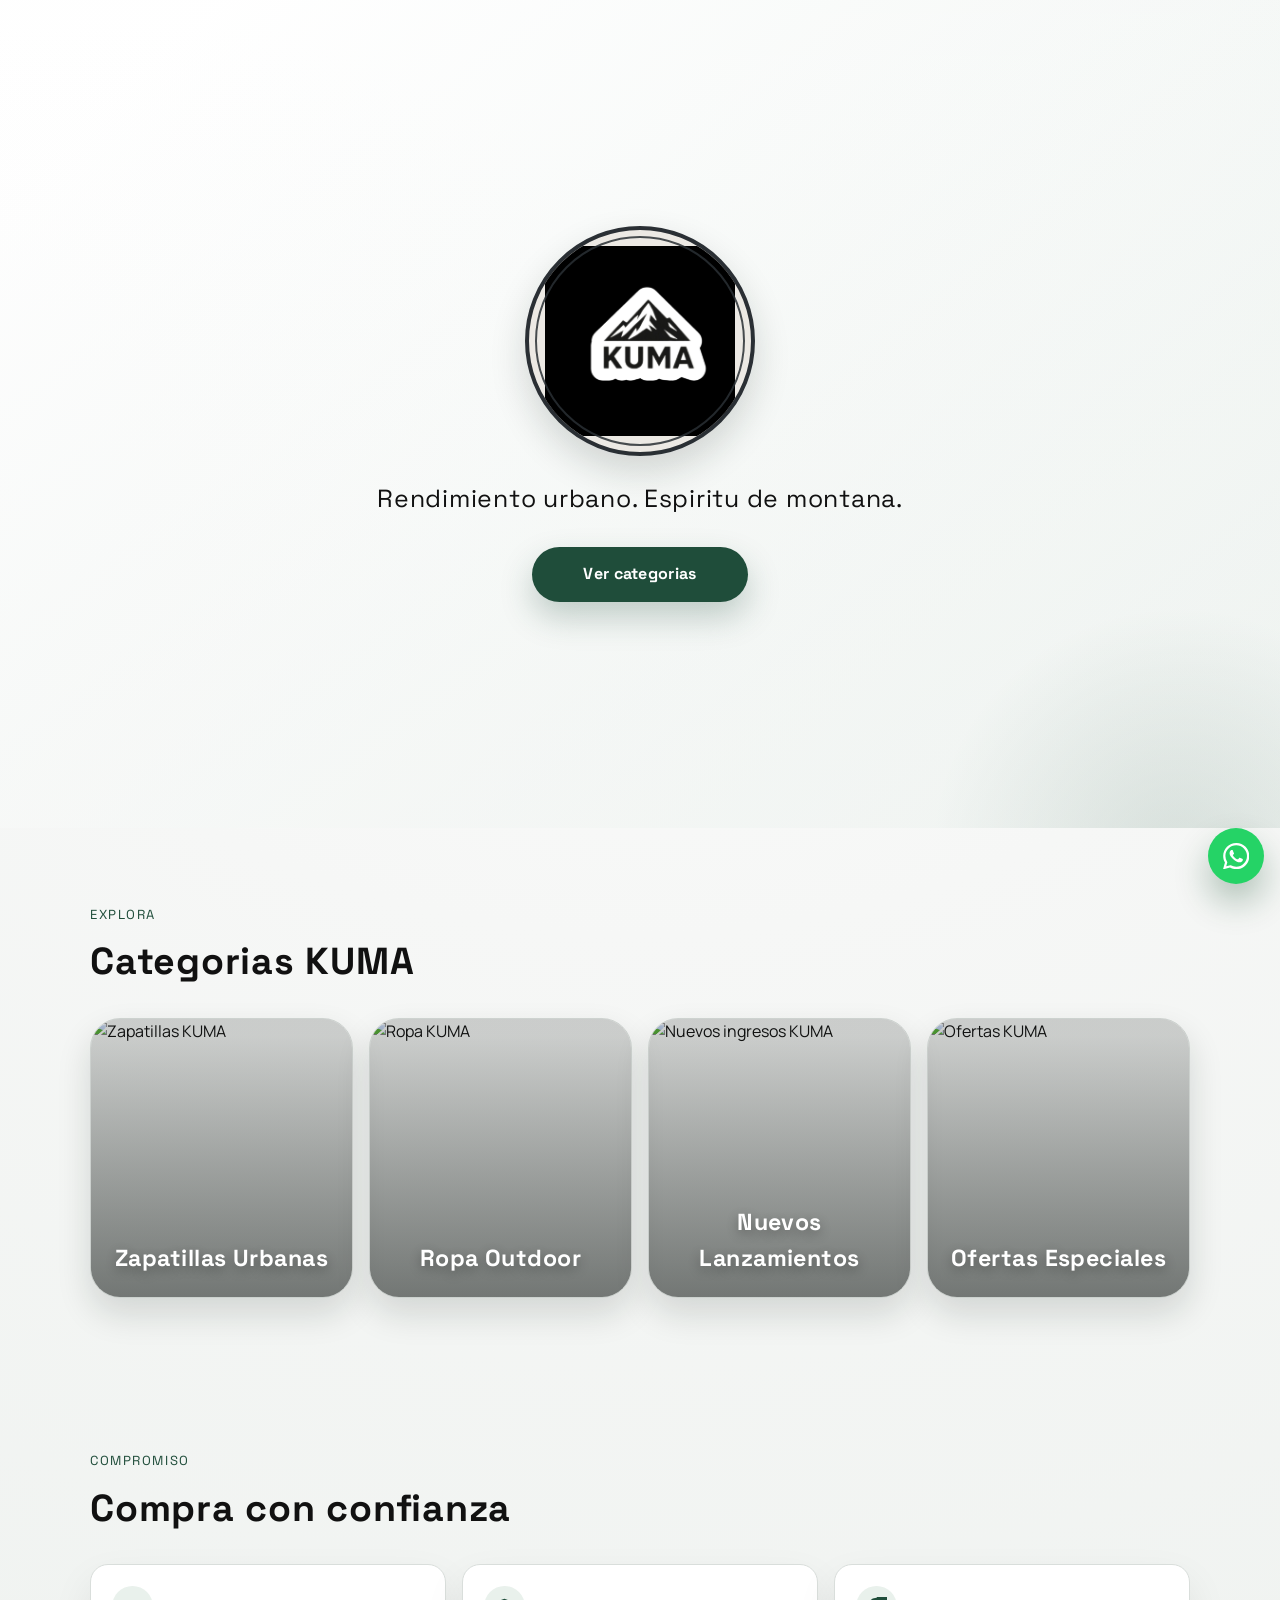
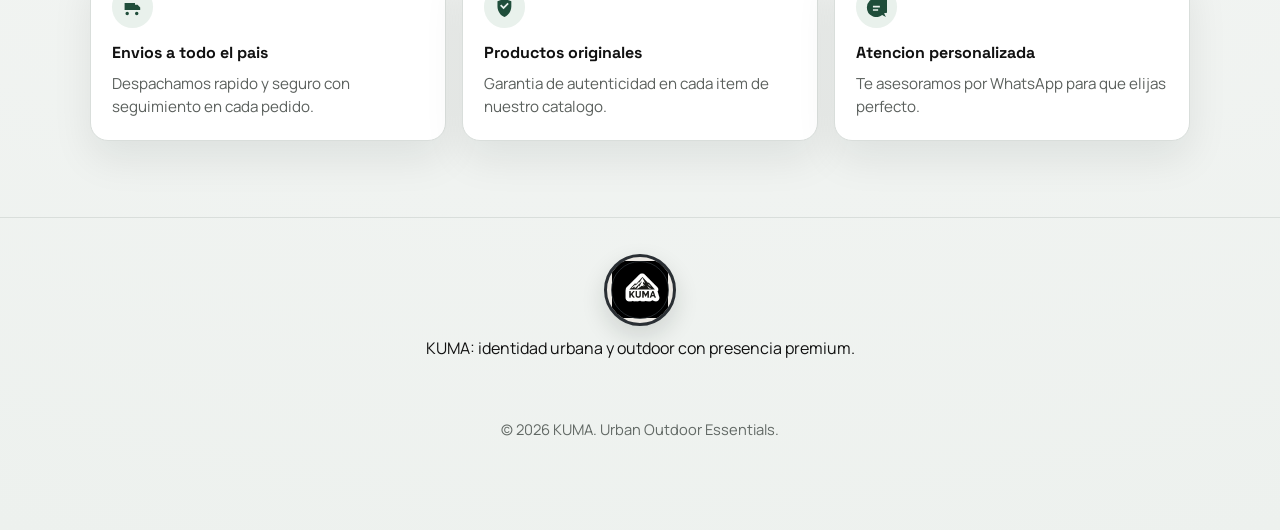
==== commit 92931eec: "Update index.html" ====
--- a/index.html
+++ b/index.html
@@ -35,7 +35,7 @@
           <h2>Categorias KUMA</h2>
         </div>
         <div class="category-grid">
-          <a class="category-card section-reveal" href="/categoria/zapatillas/" aria-label="Ver Zapatillas Urbanas">
+          <a class="category-card section-reveal" href="categoria/zapatillas/" aria-label="Ver Zapatillas Urbanas">
             <img
               src="https://images.unsplash.com/photo-1542291026-7eec264c27ff?auto=format&fit=crop&w=900&q=80"
               alt="Zapatillas KUMA"
@@ -45,7 +45,7 @@
             <div class="category-overlay"></div>
             <h3>Zapatillas Urbanas</h3>
           </a>
-          <a class="category-card section-reveal" href="/categoria/ropa/" aria-label="Ver Ropa Outdoor">
+          <a class="category-card section-reveal" href="categoria/ropa/" aria-label="Ver Ropa Outdoor">
             <img
               src="https://images.unsplash.com/photo-1521572163474-6864f9cf17ab?auto=format&fit=crop&w=900&q=80"
               alt="Ropa KUMA"
@@ -55,7 +55,7 @@
             <div class="category-overlay"></div>
             <h3>Ropa Outdoor</h3>
           </a>
-          <a class="category-card section-reveal" href="/categoria/nuevos/" aria-label="Ver Nuevos Lanzamientos">
+          <a class="category-card section-reveal" href="categoria/nuevos/" aria-label="Ver Nuevos Lanzamientos">
             <img
               src="https://images.unsplash.com/photo-1523398002811-999ca8dec234?auto=format&fit=crop&w=900&q=80"
               alt="Nuevos ingresos KUMA"
@@ -65,7 +65,7 @@
             <div class="category-overlay"></div>
             <h3>Nuevos Lanzamientos</h3>
           </a>
-          <a class="category-card section-reveal" href="/categoria/ofertas/" aria-label="Ver Ofertas Especiales">
+          <a class="category-card section-reveal" href="categoria/ofertas/" aria-label="Ver Ofertas Especiales">
             <img
               src="https://images.unsplash.com/photo-1460353581641-37baddab0fa2?auto=format&fit=crop&w=900&q=80"
               alt="Ofertas KUMA"
@@ -129,13 +129,32 @@
         <p>KUMA: identidad urbana y outdoor con presencia premium.</p>
       </div>
       <nav class="footer-links" aria-label="Redes sociales">
-        <a href="https://www.instagram.com" target="_blank" rel="noopener noreferrer">Instagram</a>
         <a
-          href="https://wa.me/5491112345678?text=Hola%20KUMA%2C%20quiero%20mas%20informacion%20sobre%20sus%20productos."
+          href="https://www.facebook.com"
           target="_blank"
           rel="noopener noreferrer"
-          >WhatsApp</a
+          aria-label="Facebook"
+          class="social-icon-link"
         >
+          <svg viewBox="0 0 24 24" role="img" aria-hidden="true">
+            <path
+              d="M13.5 8.5V6.8c0-.6.4-.8.8-.8h1.7V3h-2.4C10.8 3 9.5 4.6 9.5 7v1.5H7v3h2.5V21h4v-9.5h2.7l.4-3h-3.1z"
+            />
+          </svg>
+        </a>
+        <a
+          href="https://www.instagram.com"
+          target="_blank"
+          rel="noopener noreferrer"
+          aria-label="Instagram"
+          class="social-icon-link"
+        >
+          <svg viewBox="0 0 24 24" role="img" aria-hidden="true">
+            <path
+              d="M7.2 2h9.6A5.2 5.2 0 0122 7.2v9.6a5.2 5.2 0 01-5.2 5.2H7.2A5.2 5.2 0 012 16.8V7.2A5.2 5.2 0 017.2 2zm0 1.9A3.3 3.3 0 003.9 7.2v9.6a3.3 3.3 0 003.3 3.3h9.6a3.3 3.3 0 003.3-3.3V7.2a3.3 3.3 0 00-3.3-3.3H7.2zm10 1.4a1.2 1.2 0 110 2.4 1.2 1.2 0 010-2.4zM12 7a5 5 0 110 10 5 5 0 010-10zm0 1.9a3.1 3.1 0 100 6.2 3.1 3.1 0 000-6.2z"
+            />
+          </svg>
+        </a>
       </nav>
       <p class="footer-copy">© 2026 KUMA. Urban Outdoor Essentials.</p>
     </footer>
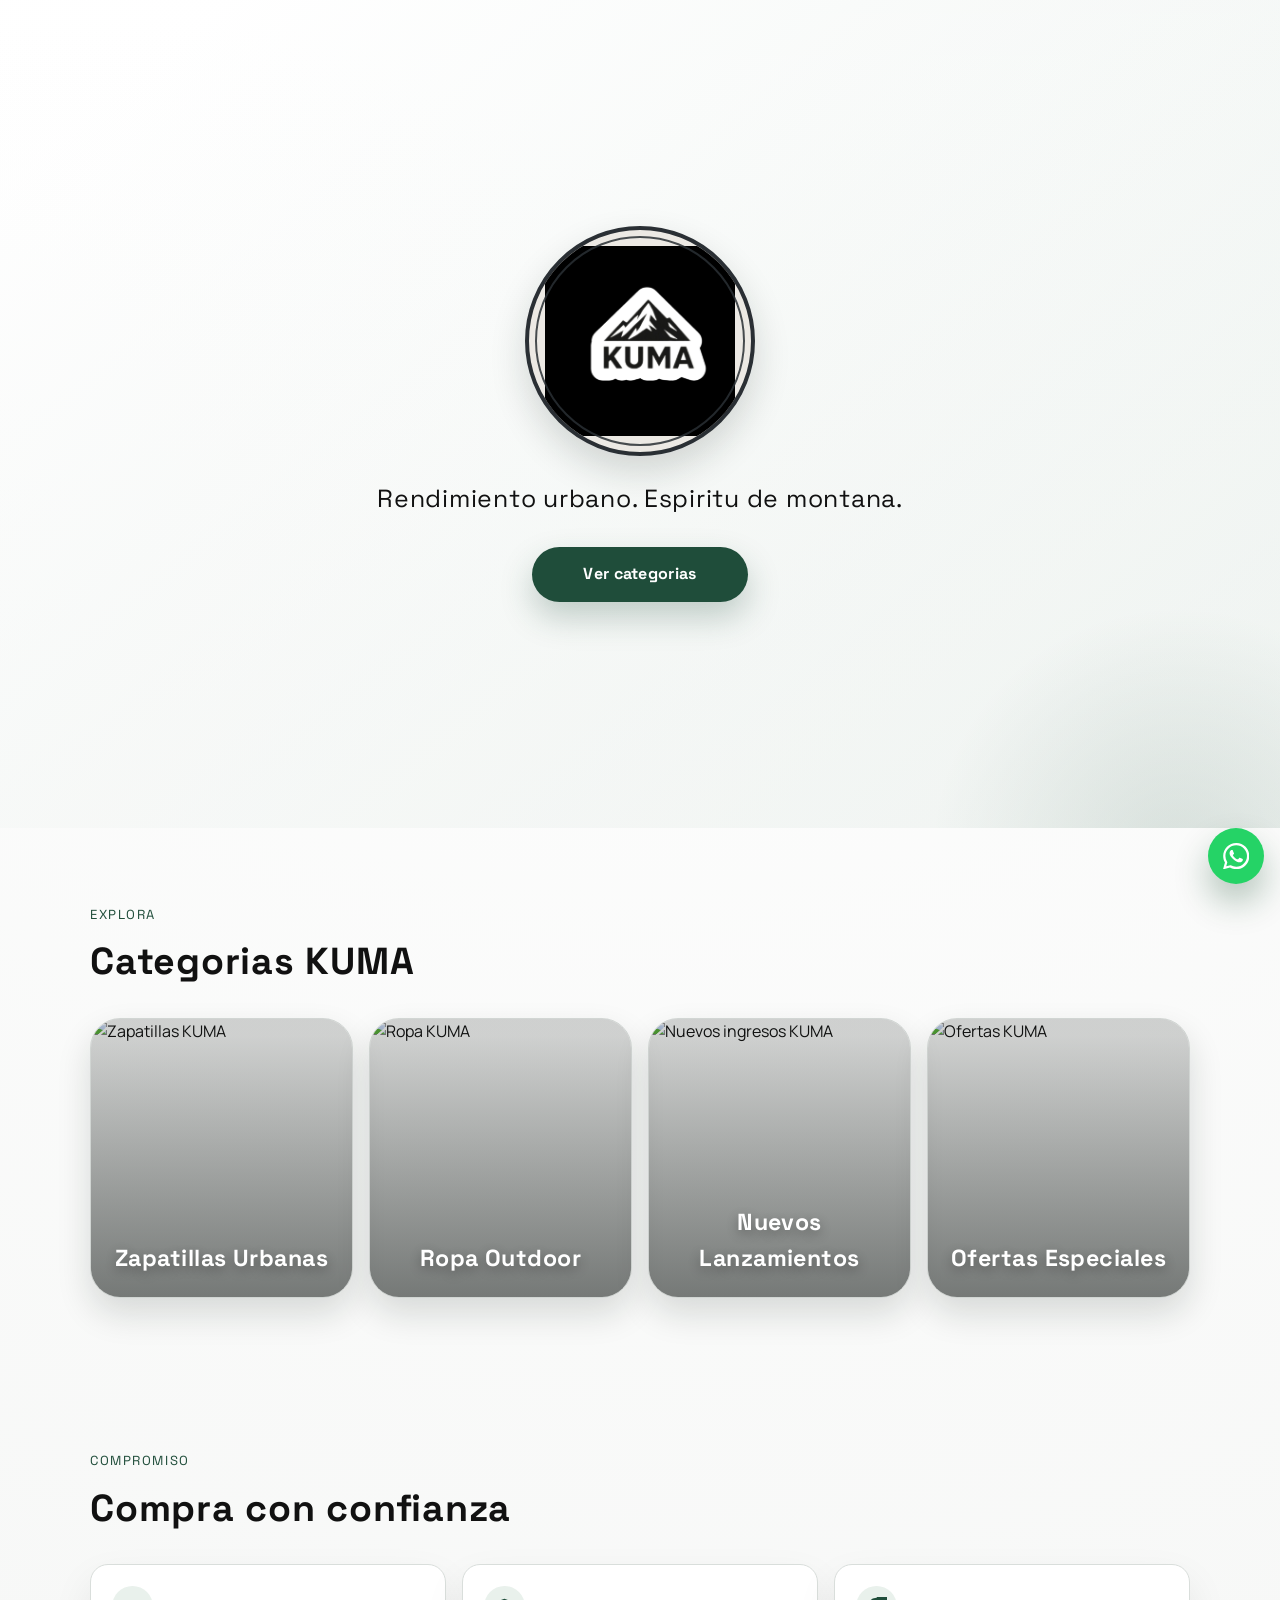
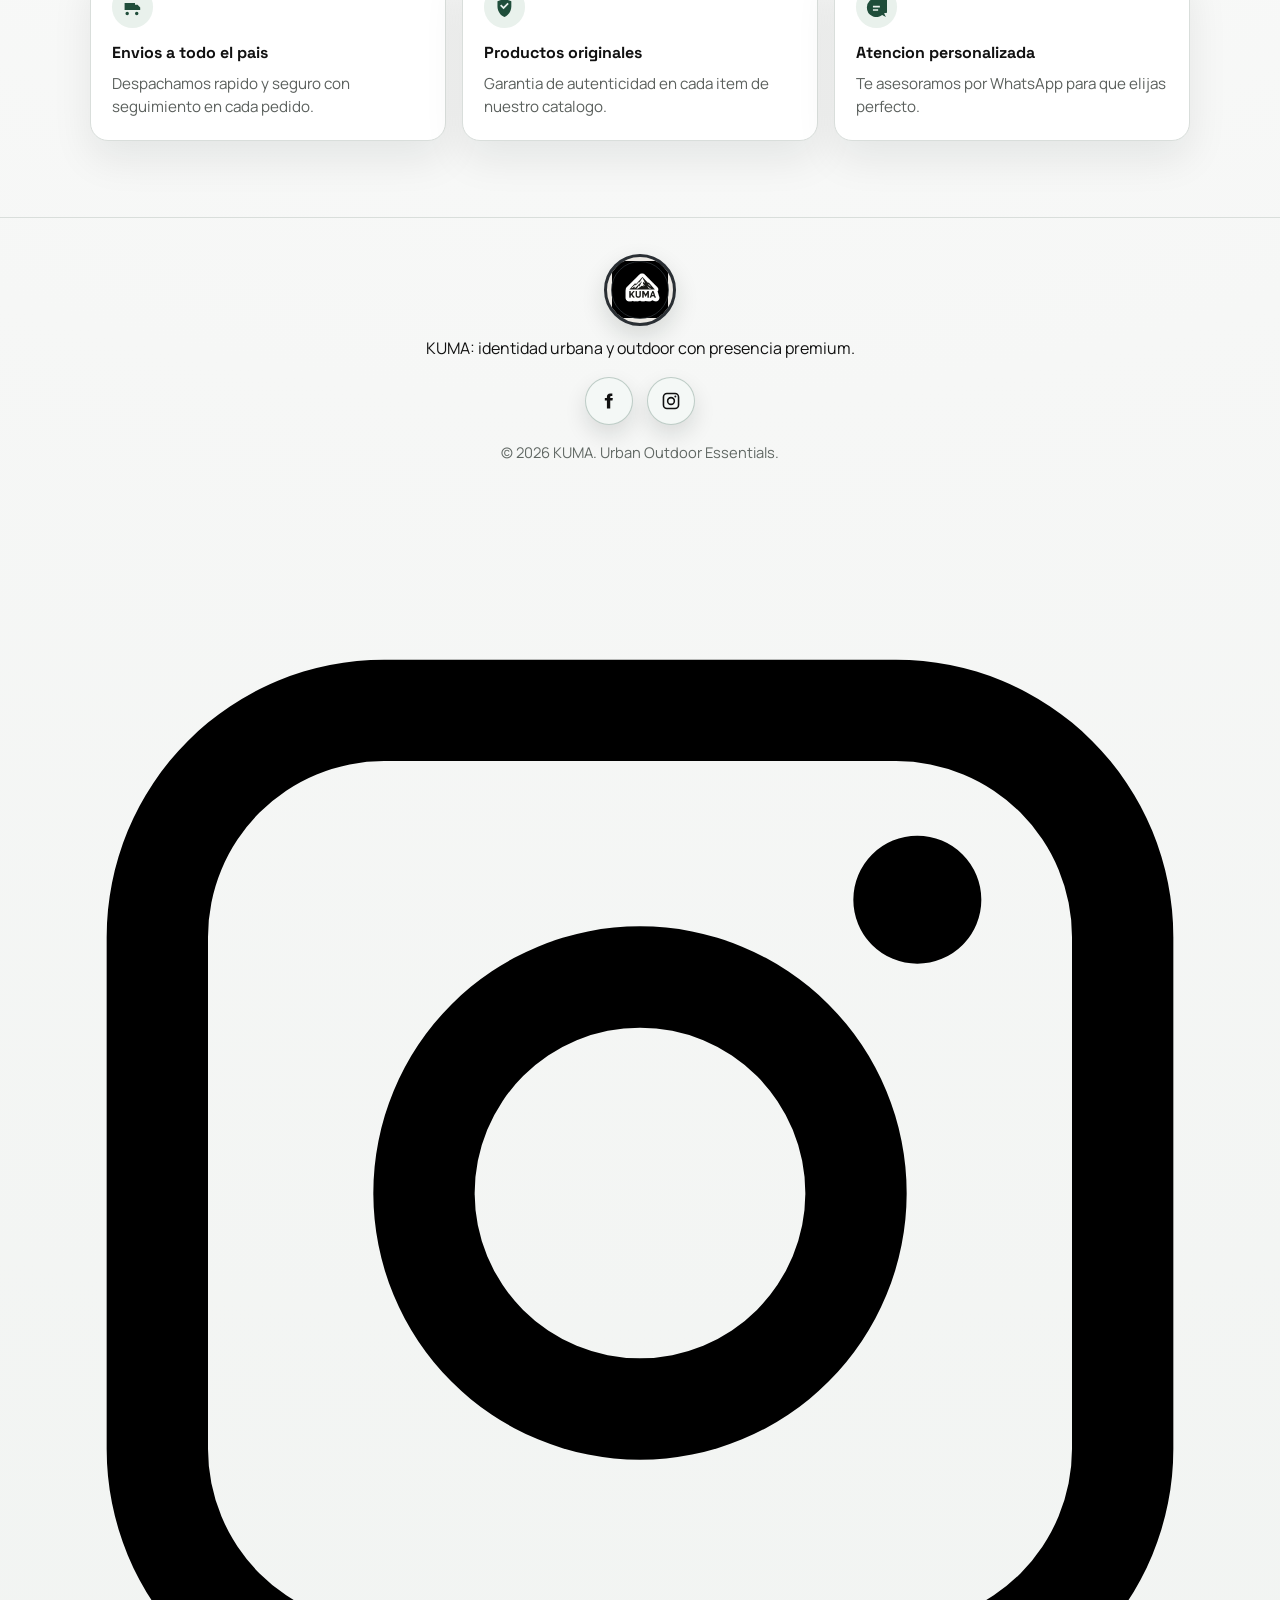
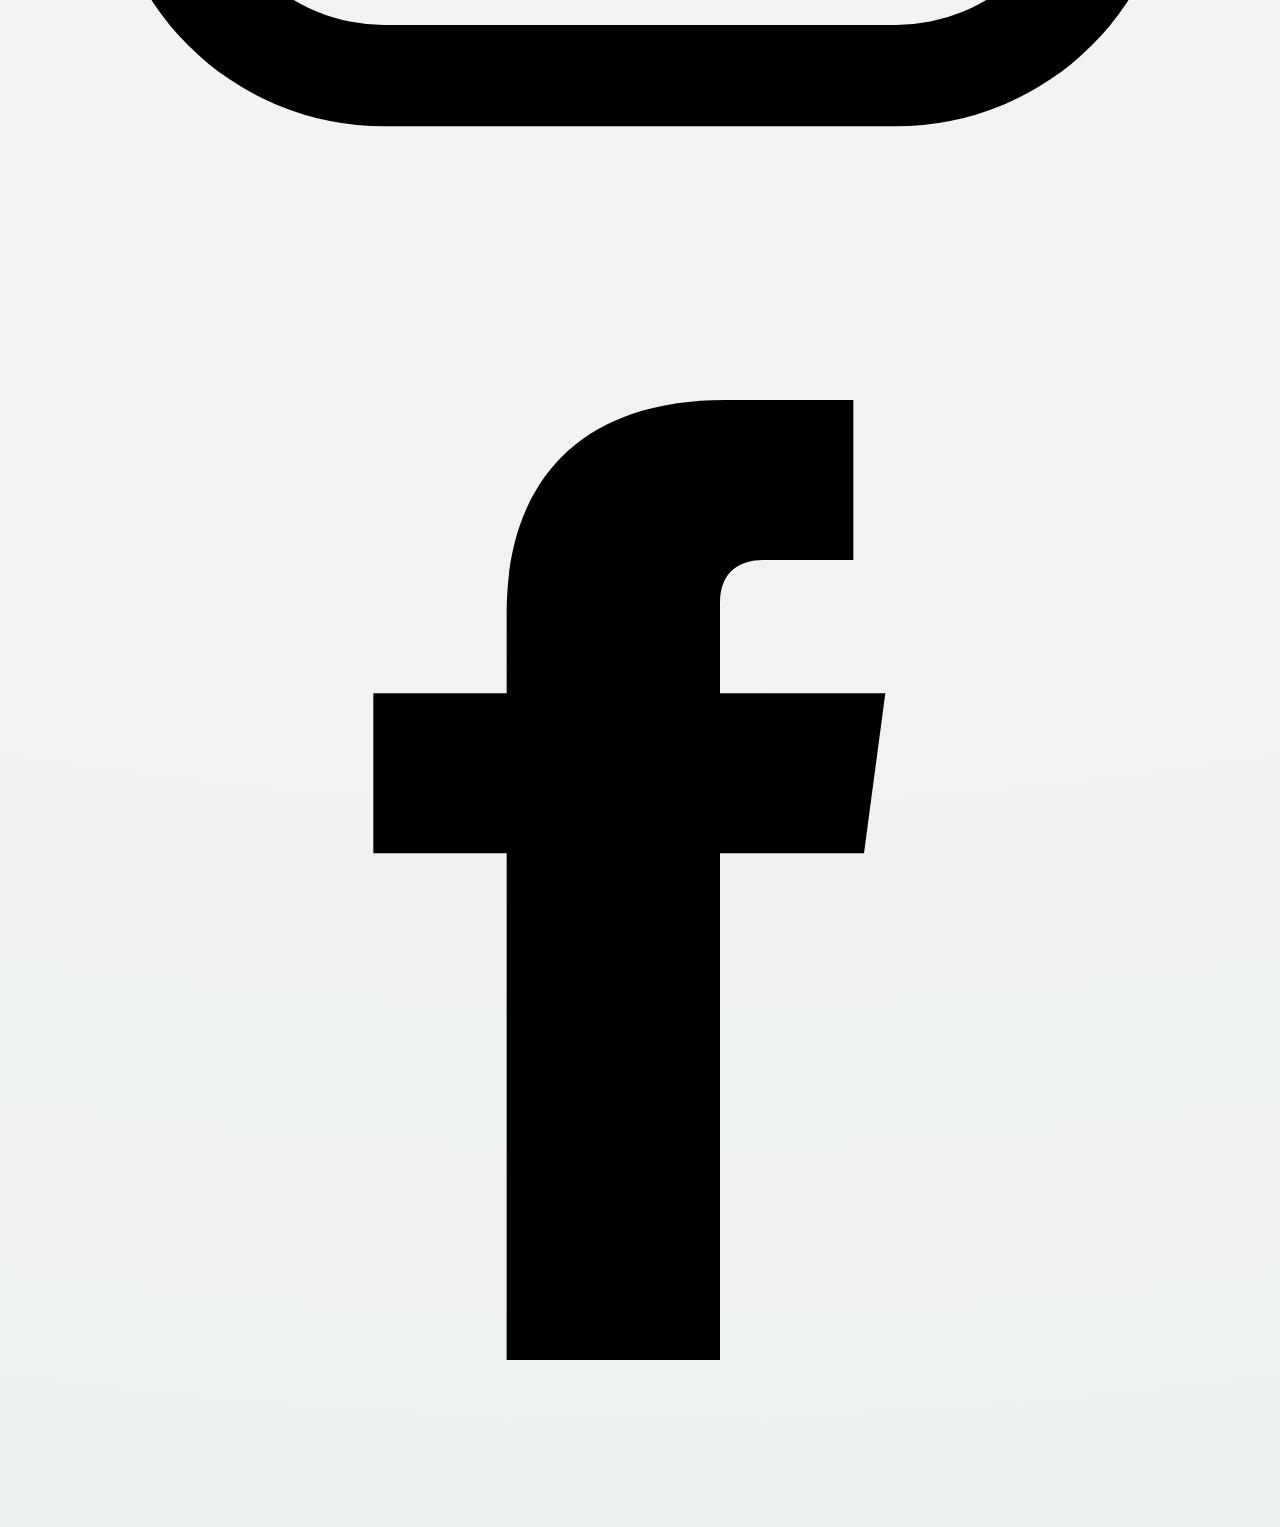
==== commit 4ffd8231: "Update index.html" ====
--- a/index.html
+++ b/index.html
@@ -173,6 +173,35 @@
       </svg>
     </a>
 
+    <div class="social-float-stack" aria-label="Redes sociales">
+      <a
+        class="social-float social-float-instagram"
+        href="https://www.instagram.com"
+        target="_blank"
+        rel="noopener noreferrer"
+        aria-label="Instagram"
+      >
+        <svg viewBox="0 0 24 24" role="img" aria-hidden="true">
+          <path
+            d="M7.2 2h9.6A5.2 5.2 0 0122 7.2v9.6a5.2 5.2 0 01-5.2 5.2H7.2A5.2 5.2 0 012 16.8V7.2A5.2 5.2 0 017.2 2zm0 1.9A3.3 3.3 0 003.9 7.2v9.6a3.3 3.3 0 003.3 3.3h9.6a3.3 3.3 0 003.3-3.3V7.2a3.3 3.3 0 00-3.3-3.3H7.2zm10 1.4a1.2 1.2 0 110 2.4 1.2 1.2 0 010-2.4zM12 7a5 5 0 110 10 5 5 0 010-10zm0 1.9a3.1 3.1 0 100 6.2 3.1 3.1 0 000-6.2z"
+          />
+        </svg>
+      </a>
+      <a
+        class="social-float social-float-facebook"
+        href="https://www.facebook.com"
+        target="_blank"
+        rel="noopener noreferrer"
+        aria-label="Facebook"
+      >
+        <svg viewBox="0 0 24 24" role="img" aria-hidden="true">
+          <path
+            d="M13.5 8.5V6.8c0-.6.4-.8.8-.8h1.7V3h-2.4C10.8 3 9.5 4.6 9.5 7v1.5H7v3h2.5V21h4v-9.5h2.7l.4-3h-3.1z"
+          />
+        </svg>
+      </a>
+    </div>
+
     <script src="app.js"></script>
   </body>
 </html>
--- a/style.css
+++ b/style.css
@@ -727,7 +727,7 @@
 
 .footer-links {
   display: flex;
-  gap: 1.1rem;
+  gap: 0.9rem;
 }
 
 .footer-links a {
@@ -738,6 +738,33 @@
 
 .footer-links a:hover,
 .footer-links a:focus-visible {
+  color: var(--accent);
+}
+
+.social-icon-link {
+  width: 3rem;
+  height: 3rem;
+  border-radius: 50%;
+  border: 1px solid rgba(31, 77, 58, 0.25);
+  background: #f4f8f6;
+  display: grid;
+  place-items: center;
+  color: #203d31;
+  box-shadow: 0 10px 22px rgba(14, 27, 21, 0.12);
+  transition: transform 220ms ease, box-shadow 220ms ease, border-color 220ms ease;
+}
+
+.social-icon-link svg {
+  width: 1.25rem;
+  height: 1.25rem;
+  fill: currentColor;
+}
+
+.social-icon-link:hover,
+.social-icon-link:focus-visible {
+  transform: translateY(-3px);
+  border-color: rgba(31, 77, 58, 0.6);
+  box-shadow: 0 14px 28px rgba(14, 27, 21, 0.2);
   color: var(--accent);
 }
 
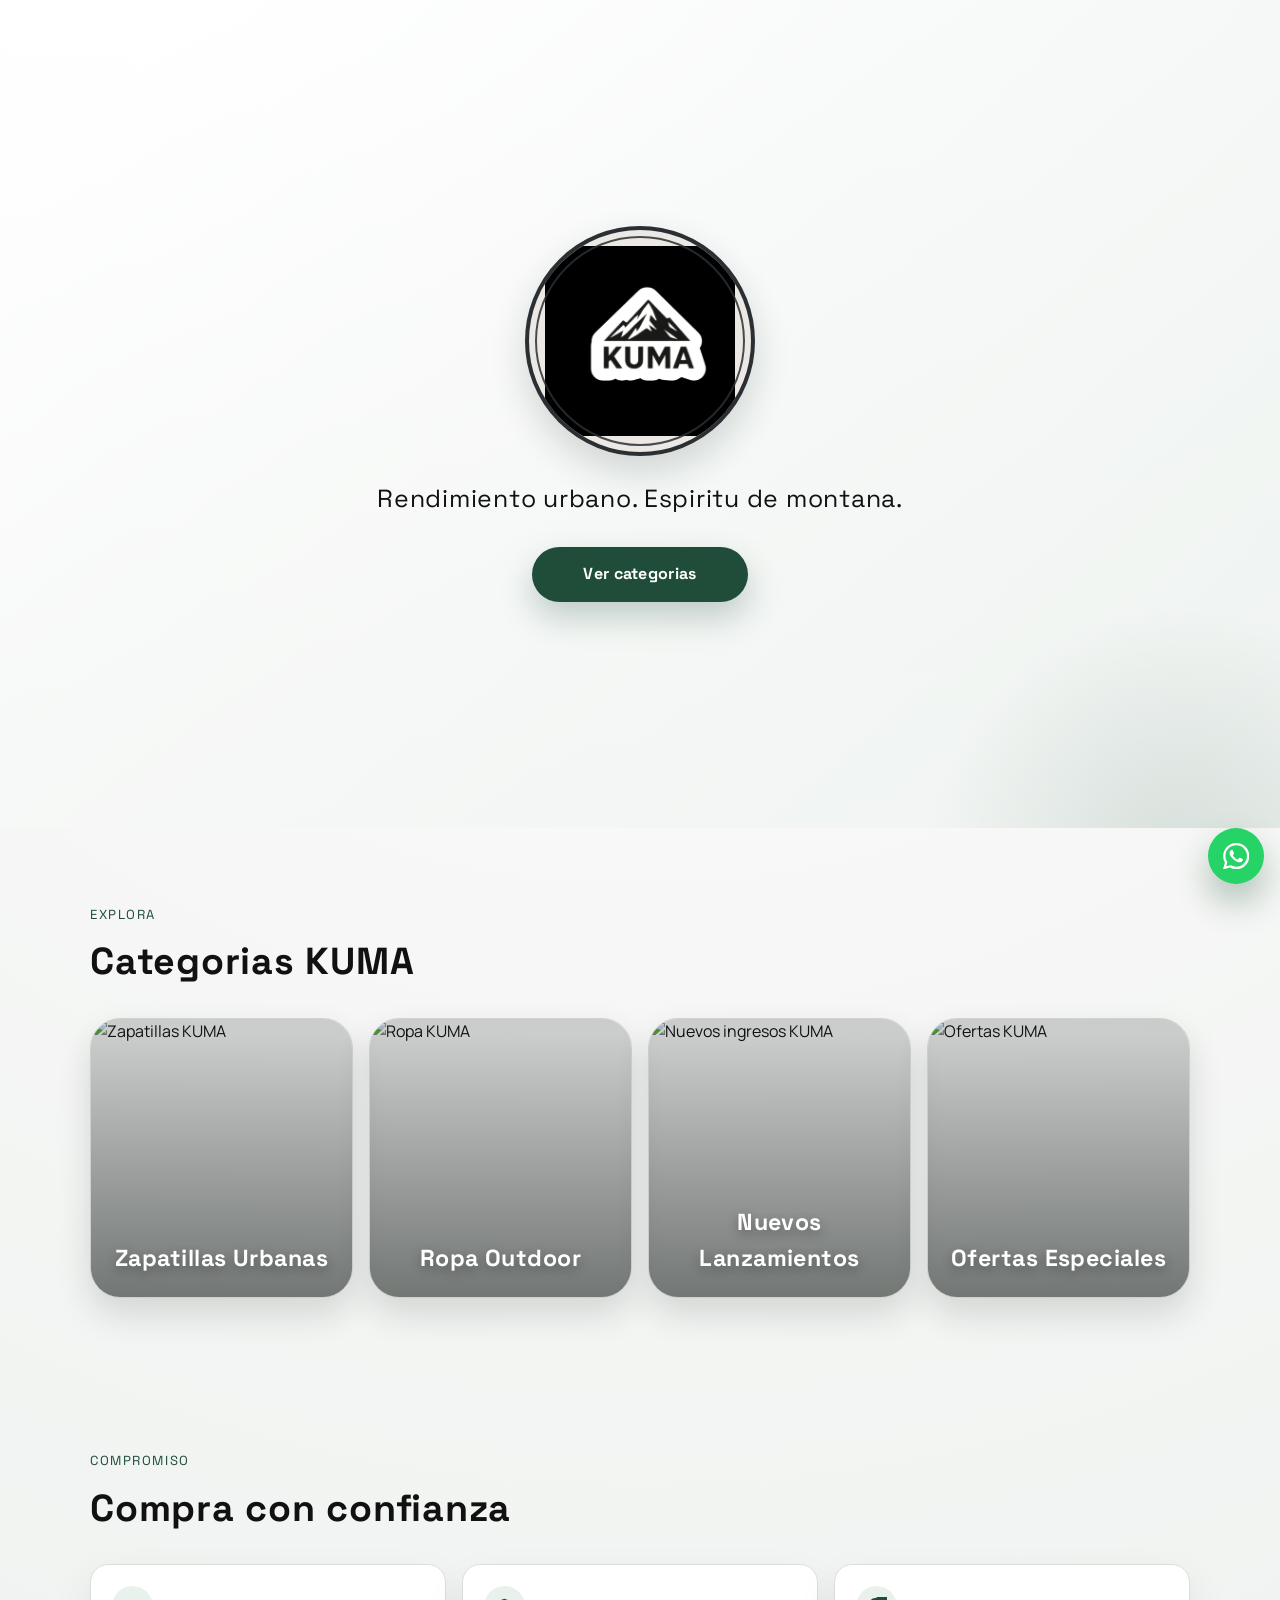
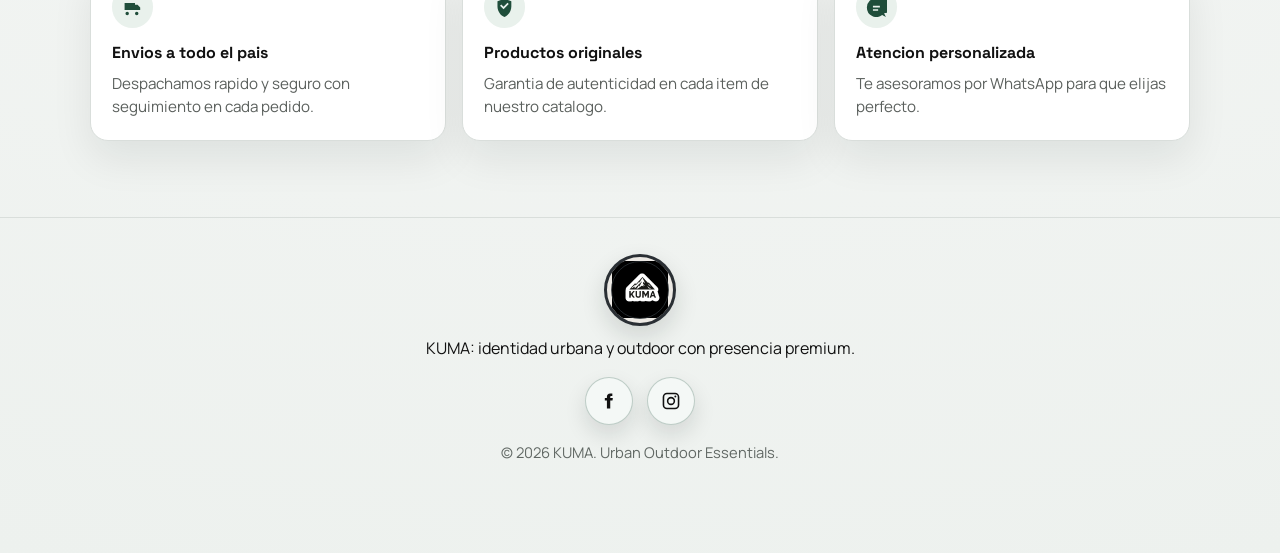
==== commit d9d680c1: "Update index.html" ====
--- a/index.html
+++ b/index.html
@@ -173,35 +173,6 @@
       </svg>
     </a>
 
-    <div class="social-float-stack" aria-label="Redes sociales">
-      <a
-        class="social-float social-float-instagram"
-        href="https://www.instagram.com"
-        target="_blank"
-        rel="noopener noreferrer"
-        aria-label="Instagram"
-      >
-        <svg viewBox="0 0 24 24" role="img" aria-hidden="true">
-          <path
-            d="M7.2 2h9.6A5.2 5.2 0 0122 7.2v9.6a5.2 5.2 0 01-5.2 5.2H7.2A5.2 5.2 0 012 16.8V7.2A5.2 5.2 0 017.2 2zm0 1.9A3.3 3.3 0 003.9 7.2v9.6a3.3 3.3 0 003.3 3.3h9.6a3.3 3.3 0 003.3-3.3V7.2a3.3 3.3 0 00-3.3-3.3H7.2zm10 1.4a1.2 1.2 0 110 2.4 1.2 1.2 0 010-2.4zM12 7a5 5 0 110 10 5 5 0 010-10zm0 1.9a3.1 3.1 0 100 6.2 3.1 3.1 0 000-6.2z"
-          />
-        </svg>
-      </a>
-      <a
-        class="social-float social-float-facebook"
-        href="https://www.facebook.com"
-        target="_blank"
-        rel="noopener noreferrer"
-        aria-label="Facebook"
-      >
-        <svg viewBox="0 0 24 24" role="img" aria-hidden="true">
-          <path
-            d="M13.5 8.5V6.8c0-.6.4-.8.8-.8h1.7V3h-2.4C10.8 3 9.5 4.6 9.5 7v1.5H7v3h2.5V21h4v-9.5h2.7l.4-3h-3.1z"
-          />
-        </svg>
-      </a>
-    </div>
-
     <script src="app.js"></script>
   </body>
 </html>
--- a/style.css
+++ b/style.css
@@ -799,6 +799,46 @@
   fill: #ffffff;
 }
 
+.social-float-stack {
+  position: fixed;
+  right: 5.2rem;
+  bottom: 1rem;
+  display: flex;
+  gap: 0.6rem;
+  z-index: 20;
+  align-items: center;
+}
+
+.social-float {
+  width: 3.2rem;
+  height: 3.2rem;
+  border-radius: 50%;
+  display: grid;
+  place-items: center;
+  box-shadow: 0 16px 30px rgba(12, 24, 19, 0.28);
+  transition: transform 220ms ease, box-shadow 220ms ease;
+}
+
+.social-float svg {
+  width: 1.35rem;
+  height: 1.35rem;
+  fill: #ffffff;
+}
+
+.social-float-instagram {
+  background: linear-gradient(135deg, #833ab4, #fd1d1d, #fcb045);
+}
+
+.social-float-facebook {
+  background: #1877f2;
+}
+
+.social-float:hover,
+.social-float:focus-visible {
+  transform: translateY(-3px);
+  box-shadow: 0 20px 34px rgba(12, 24, 19, 0.35);
+}
+
 .section-reveal {
   opacity: 0;
   transform: translateY(28px);
